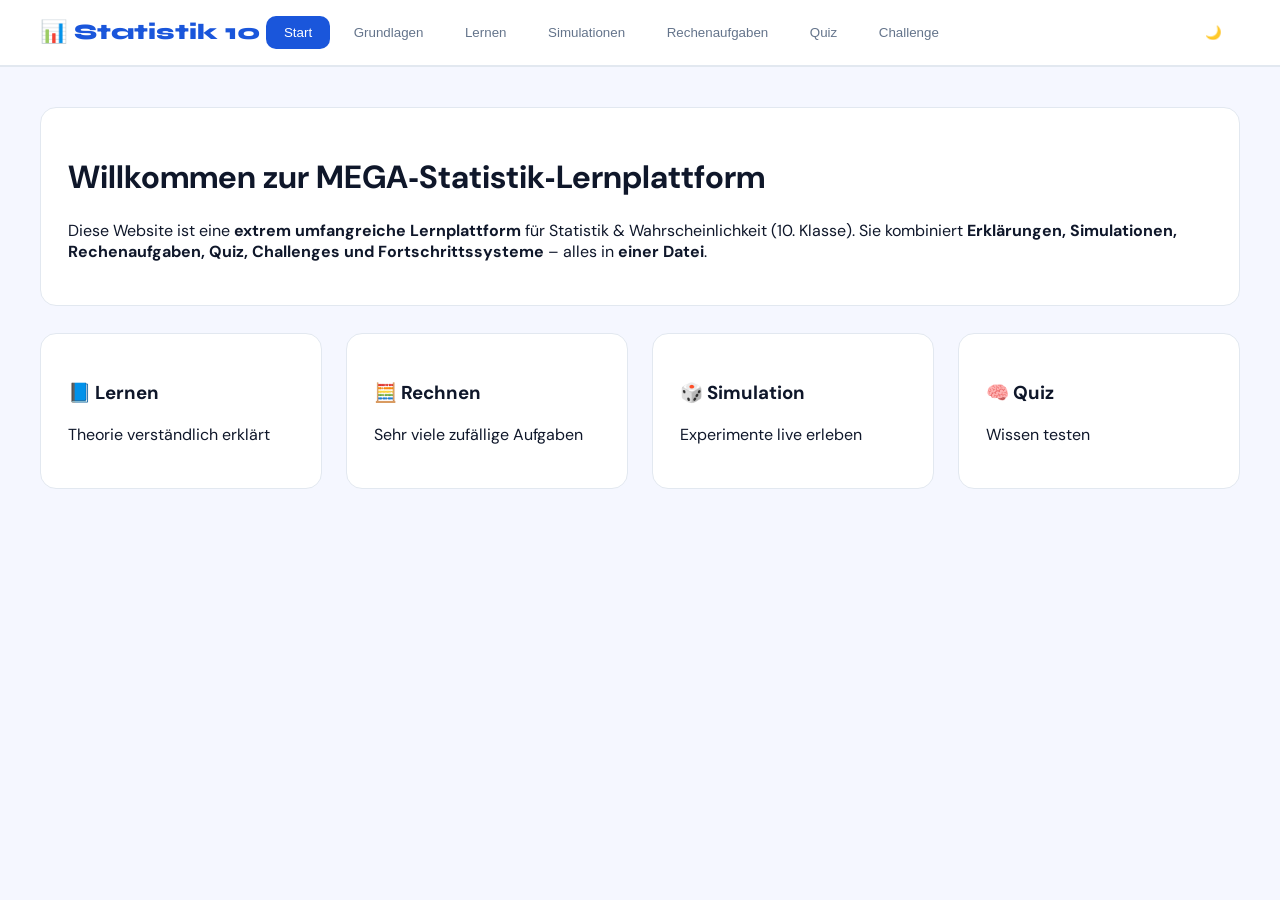
==== index.html @ 6bc55400 "Add files via upload" ====
<!DOCTYPE html>
<html lang="de">
<head>
<meta charset="UTF-8">
<meta name="viewport" content="width=device-width, initial-scale=1.0">
<title>Statistik 10 – MEGA Lernplattform</title>
<link rel="preconnect" href="https://fonts.googleapis.com">
<link rel="preconnect" href="https://fonts.gstatic.com" crossorigin>
<link href="https://fonts.googleapis.com/css2?family=Syne:wght@800&family=DM+Sans:wght@400;600&display=swap" rel="stylesheet" media="print" onload="this.media='all'">
<noscript><link href="https://fonts.googleapis.com/css2?family=Syne:wght@800&family=DM+Sans:wght@400;600&display=swap" rel="stylesheet"></noscript>
<link rel="stylesheet" href="style.css">
</head>
<body>
<header>
 <div class="nav">
  <div class="logo">📊 Statistik 10</div>
  <div class="nav-links">
   <button onclick="go('home')" class="active">Start</button>
   <button onclick="go('grundlagen')">Grundlagen</button>
   <button onclick="go('lernen')">Lernen</button>
   <button onclick="go('simulation')">Simulationen</button>
   <button onclick="go('rechnen')">Rechenaufgaben</button>
   <button onclick="go('quiz')">Quiz</button>
   <button onclick="go('challenge')">Challenge</button>
  </div>
  <div class="nav-right">
   <button onclick="document.body.classList.toggle('dark')" aria-label="Dark Mode">🌙</button>
   <button class="hamburger" onclick="toggleMenu()" aria-label="Menü"><span></span><span></span><span></span></button>
  </div>
 </div>
 <div class="mobile-menu" id="mobileMenu">
  <button onclick="goMobile('home')">🏠 Start</button>
  <button onclick="goMobile('grundlagen')">📖 Grundlagen</button>
  <button onclick="goMobile('lernen')">📘 Lernen</button>
  <button onclick="goMobile('simulation')">🎲 Simulationen</button>
  <button onclick="goMobile('rechnen')">🧮 Rechenaufgaben</button>
  <button onclick="goMobile('quiz')">🧠 Quiz</button>
  <button onclick="goMobile('challenge')">🔥 Challenge</button>
 </div>
</header>

<div id="home" class="page active">
 <div class="card">
  <h1>Willkommen zur MEGA‑Statistik‑Lernplattform</h1>
  <p>Diese Website ist eine <b>extrem umfangreiche Lernplattform</b> für Statistik & Wahrscheinlichkeit (10. Klasse).
     Sie kombiniert <b>Erklärungen, Simulationen, Rechenaufgaben, Quiz, Challenges und Fortschrittssysteme</b> – alles in <b>einer Datei</b>.</p>
 </div>
 <div class="grid">
  <div class="card card-link" onclick="go('lernen', this)"><h3>📘 Lernen</h3><p>Theorie verständlich erklärt</p></div>
  <div class="card card-link" onclick="go('rechnen', this)"><h3>🧮 Rechnen</h3><p>Sehr viele zufällige Aufgaben</p></div>
  <div class="card card-link" onclick="go('simulation', this)"><h3>🎲 Simulation</h3><p>Experimente live erleben</p></div>
  <div class="card card-link" onclick="go('quiz', this)"><h3>🧠 Quiz</h3><p>Wissen testen</p></div>
 </div>
</div>

<div id="grundlagen" class="page">
 <div class="card"><h2>Was ist Statistik?</h2><p>Statistik beschäftigt sich mit dem Sammeln, Ordnen, Darstellen und Auswerten von Daten.</p></div>
 <div class="card"><h2>Absolute & relative Häufigkeit</h2><p>Absolute Häufigkeit = Anzahl eines Ergebnisses<br>Relative Häufigkeit = Anteil an allen Versuchen</p></div>
</div>

<div id="lernen" class="page">
 <div class="card"><h2>Mittelwert‑Rechner</h2><input id="calcData" style="width:100%" placeholder="z.B. 2,3,1,4,2"><br><br><button class="btn" onclick="calcStats()">Berechnen</button><div id="calcOut"></div></div>
 <div class="card"><h2>Median‑Erklärung</h2><p>Der Median ist der mittlere Wert einer sortierten Datenreihe.</p></div>
</div>

<div id="simulation" class="page">
 <div class="card"><h2>🎲 Würfel‑Simulation (1000 Würfe)</h2><button class="btn" onclick="simDice()">Start</button><canvas id="dice" width="520" height="240" style="max-width:100%;display:block"></canvas></div>
 <div class="card"><h2>📈 Zufall & Gesetz der großen Zahlen</h2><p>Je mehr Versuche, desto näher an der theoretischen Wahrscheinlichkeit.</p></div>
</div>

<div id="rechnen" class="page">
 <div class="grid">
  <div class="card"><h3>Relative Häufigkeit</h3><p id="rq1"></p><input id="ra1" type="number" step="0.01"><br><button class="btn" onclick="checkR1()">Prüfen</button><div id="rf1"></div></div>
  <div class="card"><h3>Mittelwert</h3><p id="rq2"></p><input id="ra2" type="number" step="0.01"><br><button class="btn" onclick="checkR2()">Prüfen</button><div id="rf2"></div></div>
  <div class="card"><h3>Median</h3><p id="rq3"></p><input id="ra3" type="number" step="0.5"><br><button class="btn" onclick="checkR3()">Prüfen</button><div id="rf3"></div></div>
  <div class="card"><h3>Pfadregel</h3><p id="rq4"></p><input id="ra4" type="number" step="0.01"><br><button class="btn" onclick="checkR4()">Prüfen</button><div id="rf4"></div></div>
 </div>
 <button class="btn" onclick="newRechnen()">🔄 Neue Aufgaben</button>
</div>

<div id="quiz" class="page">
 <div class="card"><h2>Quiz</h2><p id="quizQ"></p><button class="btn" onclick="quizAns(true)">Richtig</button> <button class="btn alt" onclick="quizAns(false)">Falsch</button><p id="quizF"></p></div>
</div>

<div id="challenge" class="page">
 <div class="card">
  <h2>🔥 Klassenarbeits‑Challenge</h2>
  <p>10 Aufgaben – Zeit läuft – Punkte zählen.</p>

  <!-- Start-Screen -->
  <div id="ch-start">
   <button class="btn" onclick="startChallenge()">▶ Challenge starten</button>
  </div>

  <!-- Spiel-Screen -->
  <div id="ch-game" style="display:none">
   <div style="display:flex;justify-content:space-between;align-items:center;margin-bottom:.8rem">
    <span id="ch-aufg" style="font-weight:700;color:var(--muted)">Aufgabe 1 / 10</span>
    <span id="ch-timer" style="font-weight:700;font-size:1.3rem;color:var(--red)">⏱ 30s</span>
    <span id="ch-punkte" style="font-weight:700;color:var(--green)">Punkte: 0</span>
   </div>
   <div class="progress" style="margin-bottom:1.2rem"><div class="progress-bar" id="bar"></div></div>
   <p id="ch-frage" style="font-size:1.1rem;font-weight:600;margin-bottom:1rem"></p>
   <div id="ch-antworten" style="display:flex;flex-direction:column;gap:.6rem"></div>
   <p id="ch-feedback" style="margin-top:.8rem;font-weight:700;min-height:1.4rem"></p>
  </div>

  <!-- Ergebnis-Screen -->
  <div id="ch-result" style="display:none;text-align:center">
   <h3 id="ch-score-title"></h3>
   <p id="ch-score-text"></p>
   <button class="btn" onclick="startChallenge()">🔄 Nochmal</button>
  </div>
 </div>
</div>

<script>
// Cache DOM references once at startup
const $ = id => document.getElementById(id);
const pages = document.querySelectorAll('.page');
const navBtns = document.querySelectorAll('.nav-links button');

function go(id, cardEl) {
  pages.forEach(p => p.classList.remove('active'));
  navBtns.forEach(b => b.classList.remove('active'));
  $(id).classList.add('active');
  // Mark active nav button
  const match = [...navBtns].find(b => b.getAttribute('onclick') && b.getAttribute('onclick').includes("'" + id + "'"));
  if (match) match.classList.add('active');
  else if (event && event.target && event.target.closest('.nav-links')) event.target.classList.add('active');
}

function goMobile(id) {
  pages.forEach(p => p.classList.remove('active'));
  navBtns.forEach(b => b.classList.remove('active'));
  $(id).classList.add('active');
  const match = [...navBtns].find(b => b.getAttribute('onclick') && b.getAttribute('onclick').includes("'" + id + "'"));
  if (match) match.classList.add('active');
  $('mobileMenu').classList.remove('open');
  $('mobileMenu').previousElementSibling.querySelector('.hamburger').classList.remove('open');
}

function toggleMenu() {
  const menu = $('mobileMenu');
  const ham = menu.previousElementSibling.querySelector('.hamburger');
  menu.classList.toggle('open');
  ham.classList.toggle('open');
}

// Close menu on outside click
document.addEventListener('click', e => {
  const menu = $('mobileMenu');
  if (menu.classList.contains('open') && !e.target.closest('header')) {
    menu.classList.remove('open');
    menu.previousElementSibling.querySelector('.hamburger').classList.remove('open');
  }
});

// --- Lernen ---
function calcStats() {
  const a = $('calcData').value.split(',').map(Number).filter(n => !isNaN(n));
  if (!a.length) return;
  const m = (a.reduce((x, y) => x + y, 0) / a.length).toFixed(2);
  a.sort((x, y) => x - y);
  const half = a.length >> 1;
  const med = a.length & 1 ? a[half] : ((a[half - 1] + a[half]) / 2).toFixed(2);
  $('calcOut').innerHTML = `Mittelwert: <b>${m}</b><br>Median: <b>${med}</b>`;
}

// --- Simulation ---
function simDice() {
  const canvas = $('dice');
  const c = canvas.getContext('2d');
  const r = new Uint16Array(6);
  let i = 0;
  const t = setInterval(() => {
    r[Math.random() * 6 | 0]++;
    c.clearRect(0, 0, 520, 240);
    for (let j = 0; j < 6; j++) {
      const h = r[j] * 0.2;
      c.fillStyle = '#1a56db';
      c.fillRect(60 + j * 70, 220 - h, 50, h);
      c.fillText(j + 1, 85 + j * 70, 235);
    }
    if (++i >= 1000) clearInterval(t);
  }, 5);
}

// --- Rechnen ---
let rh, rn, rm, med, p;
const rnd = (a, b) => (Math.random() * (b - a + 1) | 0) + a;

function newRechnen() {
  rh = rnd(3, 40);
  rn = rnd(40, 200);
  $('rq1').textContent = `${rh} Erfolge bei ${rn} Versuchen. Berechne f.`;

  const a = Array.from({length: 7}, () => rnd(1, 50));
  rm = (a.reduce((x, y) => x + y, 0) / a.length).toFixed(2);
  $('rq2').textContent = `Mittelwert von: ${a.join(', ')}`;

  a.sort((x, y) => x - y);
  med = a.length & 1 ? a[3] : (a[2] + a[3]) / 2;
  $('rq3').textContent = `Median von: ${a.join(', ')}`;

  const x = rnd(2, 9), y = rnd(2, 9);
  p = ((x / 10) * (y / 10)).toFixed(2);
  $('rq4').textContent = `P(A)=${x}/10 und P(B|A)=${y}/10`;
}

function out(id, a, u) {
  const f = $(id);
  const ok = Math.abs(a - u) < 0.05;
  f.textContent = ok ? '✅ Richtig' : '❌ ' + a;
  f.className = 'feedback ' + (ok ? 'ok' : 'err');
}

function checkR1() { out('rf1', (rh / rn).toFixed(2), $('ra1').value); }
function checkR2() { out('rf2', rm, $('ra2').value); }
function checkR3() { out('rf3', med, $('ra3').value); }
function checkR4() { out('rf4', p, $('ra4').value); }

newRechnen();

// --- Quiz ---
const quiz = [
  {q: 'Die relative Häufigkeit liegt zwischen 0 und 1.', a: true},
  {q: 'Der Median ist immer der Durchschnitt.', a: false}
];
let qi = 0;
const quizQ = $('quizQ');
const quizF = $('quizF');

function quizAns(u) {
  quizF.textContent = u === quiz[qi].a ? '✅ Richtig' : '❌ Falsch';
  qi = (qi + 1) % quiz.length;
  quizQ.textContent = quiz[qi].q;
}
quizQ.textContent = quiz[0].q;

// --- Challenge ---
let chTimer, chSekunden, chIndex, chPunkte, chFragen;

function genChFragen() {
  const fragen = [];
  for (let i = 0; i < 10; i++) {
    const typ = i % 4;
    if (typ === 0) {
      const h = rnd(3,40), n = rnd(40,200);
      const richtig = (h/n).toFixed(2);
      const falsch1 = (h/n + 0.1).toFixed(2);
      const falsch2 = (n/h).toFixed(2);
      fragen.push({
        frage: `${h} Erfolge bei ${n} Versuchen. Wie groß ist die relative Häufigkeit?`,
        antworten: shuffle([richtig, falsch1, falsch2, (h/n - 0.05).toFixed(2)]),
        richtig
      });
    } else if (typ === 1) {
      const a = Array.from({length:5}, () => rnd(1,20));
      const richtig = (a.reduce((x,y)=>x+y,0)/a.length).toFixed(1);
      fragen.push({
        frage: `Mittelwert von: ${a.join(', ')}`,
        antworten: shuffle([richtig, (parseFloat(richtig)+1).toFixed(1), (parseFloat(richtig)-1).toFixed(1), (parseFloat(richtig)+2).toFixed(1)]),
        richtig
      });
    } else if (typ === 2) {
      const a = Array.from({length:5}, () => rnd(1,20)).sort((x,y)=>x-y);
      const richtig = String(a[2]);
      fragen.push({
        frage: `Median von: ${a.join(', ')}`,
        antworten: shuffle([richtig, String(a[1]), String(a[3]), String(a[0])]),
        richtig
      });
    } else {
      const x = rnd(2,8), y = rnd(2,8);
      const richtig = ((x/10)*(y/10)).toFixed(2);
      fragen.push({
        frage: `P(A)=${x}/10, P(B|A)=${y}/10 – Pfadwahrscheinlichkeit P(A∩B)?`,
        antworten: shuffle([richtig, ((x/10)+(y/10)).toFixed(2), (x/10).toFixed(2), (y/10).toFixed(2)]),
        richtig
      });
    }
  }
  return fragen;
}

function shuffle(arr) {
  for (let i = arr.length - 1; i > 0; i--) {
    const j = Math.random() * (i+1) | 0;
    [arr[i], arr[j]] = [arr[j], arr[i]];
  }
  return arr;
}

function startChallenge() {
  chIndex = 0; chPunkte = 0;
  chFragen = genChFragen();
  $('ch-start').style.display = 'none';
  $('ch-result').style.display = 'none';
  $('ch-game').style.display = 'block';
  zeigeChFrage();
}

function zeigeChFrage() {
  if (chIndex >= chFragen.length) { endChallenge(); return; }
  const f = chFragen[chIndex];
  $('ch-aufg').textContent = `Aufgabe ${chIndex+1} / ${chFragen.length}`;
  $('ch-punkte').textContent = `Punkte: ${chPunkte}`;
  $('bar').style.width = (chIndex / chFragen.length * 100) + '%';
  $('ch-frage').textContent = f.frage;
  $('ch-feedback').textContent = '';

  const cont = $('ch-antworten');
  cont.innerHTML = '';
  f.antworten.forEach(a => {
    const btn = document.createElement('button');
    btn.className = 'btn alt';
    btn.textContent = a;
    btn.onclick = () => waehleAntwort(a, btn);
    cont.appendChild(btn);
  });

  chSekunden = 30;
  $('ch-timer').textContent = `⏱ ${chSekunden}s`;
  clearInterval(chTimer);
  chTimer = setInterval(() => {
    chSekunden--;
    $('ch-timer').textContent = `⏱ ${chSekunden}s`;
    if (chSekunden <= 0) { clearInterval(chTimer); zeitAbgelaufen(); }
  }, 1000);
}

function waehleAntwort(antwort, btn) {
  clearInterval(chTimer);
  const richtig = chFragen[chIndex].richtig;
  const btns = $('ch-antworten').querySelectorAll('button');
  btns.forEach(b => {
    b.disabled = true;
    if (b.textContent === richtig) b.style.background = 'var(--green)';
  });
  if (antwort === richtig) {
    chPunkte += Math.max(1, chSekunden);
    $('ch-feedback').textContent = '✅ Richtig! +' + Math.max(1, chSekunden) + ' Punkte';
    $('ch-feedback').style.color = 'var(--green)';
  } else {
    btn.style.background = 'var(--red)';
    $('ch-feedback').textContent = '❌ Falsch! Richtig: ' + richtig;
    $('ch-feedback').style.color = 'var(--red)';
  }
  chIndex++;
  setTimeout(zeigeChFrage, 1200);
}

function zeitAbgelaufen() {
  const richtig = chFragen[chIndex].richtig;
  $('ch-antworten').querySelectorAll('button').forEach(b => {
    b.disabled = true;
    if (b.textContent === richtig) b.style.background = 'var(--green)';
  });
  $('ch-feedback').textContent = '⏰ Zeit! Richtig wäre: ' + richtig;
  $('ch-feedback').style.color = 'var(--yellow)';
  chIndex++;
  setTimeout(zeigeChFrage, 1400);
}

function endChallenge() {
  clearInterval(chTimer);
  $('ch-game').style.display = 'none';
  $('ch-result').style.display = 'block';
  $('bar').style.width = '100%';
  const max = chFragen.length * 30;
  const pct = Math.round(chPunkte / max * 100);
  const note = pct >= 87 ? '🏆 Sehr gut!' : pct >= 75 ? '👍 Gut!' : pct >= 50 ? '😐 Befriedigend' : '📚 Weiter üben!';
  $('ch-score-title').textContent = `${note} ${chPunkte} von max. ${max} Punkten`;
  $('ch-score-text').textContent = `Das entspricht ca. ${pct}% – ${pct >= 50 ? 'bestanden ✅' : 'nicht bestanden ❌'}`;
}
</script>
</body>
</html>
---- style.css ----
:root {
  --blue: #1a56db;
  --green: #0d9d58;
  --red: #dc2626;
  --yellow: #d97706;
  --bg: #f5f7ff;
  --surface: #fff;
  --border: #e2e8f0;
  --text: #0f172a;
  --muted: #64748b;
  --radius: 16px;
}

body {
  margin: 0;
  font-family: 'DM Sans', sans-serif;
  background: var(--bg);
  color: var(--text);
}

body.dark {
  --bg: #0f172a;
  --surface: #1e293b;
  --text: #e5e7eb;
  --border: #334155;
  --muted: #94a3b8;
}

header {
  background: var(--surface);
  border-bottom: 2px solid var(--border);
  position: sticky;
  top: 0;
  z-index: 10;
}

.nav {
  max-width: 1200px;
  margin: auto;
  display: flex;
  align-items: center;
  gap: 0.4rem;
  padding: 1rem;
  flex-wrap: wrap;
}

.logo {
  font-family: 'Syne', sans-serif;
  font-weight: 800;
  color: var(--blue);
  font-size: 22px;
}

.nav button {
  border: none;
  background: none;
  padding: 0.55rem 1.1rem;
  border-radius: 10px;
  cursor: pointer;
  color: var(--muted);
}

.nav button.active,
.nav button:hover {
  background: var(--blue);
  color: #fff;
}

.page {
  display: none;
  max-width: 1200px;
  margin: auto;
  padding: 2.5rem;
  animation: fade 0.35s;
}

.page.active {
  display: block;
}

@keyframes fade {
  from {
    opacity: 0;
    transform: translateY(14px);
  }
  to {
    opacity: 1;
  }
}

.card {
  background: var(--surface);
  border: 1.5px solid var(--border);
  border-radius: var(--radius);
  padding: 1.7rem;
  margin-bottom: 1.7rem;
  transition: 0.25s;
}

.card:hover {
  transform: translateY(-6px);
  box-shadow: 0 12px 30px rgba(0, 0, 0, 0.12);
}

.grid {
  display: grid;
  grid-template-columns: repeat(auto-fit, minmax(260px, 1fr));
  gap: 1.5rem;
}

.btn {
  background: var(--blue);
  color: #fff;
  border: none;
  border-radius: 10px;
  padding: 0.6rem 1.4rem;
  font-weight: 600;
  cursor: pointer;
}

.btn.alt {
  background: none;
  color: var(--blue);
  border: 2px solid var(--blue);
}

input,
select {
  padding: 0.55rem;
  border-radius: 8px;
  border: 1px solid var(--border);
}

.feedback.ok {
  color: var(--green);
  font-weight: 700;
}

.feedback.err {
  color: var(--red);
  font-weight: 700;
}

canvas {
  background: #fff;
  border-radius: 12px;
}

.progress {
  height: 10px;
  background: var(--border);
  border-radius: 6px;
  overflow: hidden;
  margin-top: 0.6rem;
}

.progress-bar {
  height: 100%;
  width: 0%;
  background: linear-gradient(90deg, var(--blue), var(--green));
  transition: 0.4s;
}

/* ── Kein horizontales Scrollen ── */
html, body {
  overflow-x: hidden;
  max-width: 100%;
}

canvas {
  max-width: 100%;
  height: auto;
  border-radius: 12px;
}

/* ════════════════════════════════════════
   TABLET  (≤ 900px)
════════════════════════════════════════ */
@media (max-width: 900px) {
  .page { padding: 1.6rem 1.2rem; }
  .grid { grid-template-columns: repeat(auto-fit, minmax(200px, 1fr)); gap: 1rem; }
  .card { padding: 1.2rem; margin-bottom: 1.1rem; }
  .nav  { gap: 0.3rem; padding: 0.7rem 0.9rem; }
  .logo { font-size: 19px; }
  .nav button { padding: 0.4rem 0.8rem; font-size: 0.875rem; }
}

/* ════════════════════════════════════════
   MOBIL  (≤ 600px)
════════════════════════════════════════ */
@media (max-width: 600px) {

  body { font-size: 14px; line-height: 1.5; }

  /* Nav scrollt horizontal, kein Umbruch */
  .nav {
    flex-wrap: nowrap;
    overflow-x: auto;
    overflow-y: hidden;
    -webkit-overflow-scrolling: touch;
    scrollbar-width: none;
    padding: 0 0.5rem;
    gap: 0.25rem;
    height: 52px;
    align-items: center;
  }
  .nav::-webkit-scrollbar { display: none; }

  .logo {
    font-size: 15px;
    flex-shrink: 0;
    padding-right: 0.5rem;
    border-right: 2px solid var(--border);
    margin-right: 0.2rem;
  }

  .nav button {
    flex-shrink: 0;
    padding: 0 0.85rem;
    height: 36px;
    font-size: 0.8rem;
    font-weight: 600;
    border-radius: 18px;
    white-space: nowrap;
    line-height: 1;
  }

  .page { padding: 1rem 0.85rem 2rem; }

  .card {
    padding: 1.1rem 1rem;
    margin-bottom: 0.85rem;
    border-radius: 14px;
    border-width: 1px;
  }
  .card:hover { transform: none; box-shadow: none; }

  h1 { font-size: 1.25rem; line-height: 1.25; margin-top: 0; }
  h2 { font-size: 1.05rem; line-height: 1.3;  margin-top: 0; }
  h3 { font-size: 0.95rem; margin-top: 0; }
  p  { font-size: 0.875rem; }

  .grid { grid-template-columns: 1fr; gap: 0.75rem; }

  .btn {
    display: block;
    width: 100%;
    padding: 0.8rem 1rem;
    font-size: 0.95rem;
    font-weight: 700;
    border-radius: 12px;
    min-height: 48px;
    box-sizing: border-box;
  }

  .btn.alt {
    display: block;
    width: 100%;
    min-height: 48px;
    padding: 0.8rem 1rem;
    font-size: 0.95rem;
    font-weight: 700;
    border-radius: 12px;
    box-sizing: border-box;
  }

  input, select {
    width: 100%;
    box-sizing: border-box;
    font-size: 0.95rem;
    min-height: 44px;
    padding: 0.6rem 0.8rem;
    border-radius: 10px;
    margin-bottom: 0.6rem;
  }

  #ch-game > div:first-child { flex-wrap: wrap; gap: 0.4rem; margin-bottom: 0.8rem; }
  #ch-aufg   { font-size: 0.78rem; }
  #ch-punkte { font-size: 0.85rem; }
  #ch-timer  { font-size: 1.1rem; font-weight: 800; }
  #ch-frage  { font-size: 0.95rem; line-height: 1.4; }

  canvas { display: block; width: 100% !important; height: auto !important; }

  .progress { height: 10px; border-radius: 8px; margin-bottom: 0.8rem; }
}

/* ════════════════════════════════════════
   NAV STRUKTUR
════════════════════════════════════════ */
.nav-links {
  display: flex;
  align-items: center;
  gap: 0.4rem;
  flex-wrap: wrap;
  flex: 1;
}

.nav-right {
  display: flex;
  align-items: center;
  gap: 0.3rem;
  margin-left: auto;
}

/* Hamburger: nur mobil sichtbar */
.hamburger {
  display: none;
  flex-direction: column;
  justify-content: center;
  align-items: center;
  width: 40px;
  height: 40px;
  border: none;
  background: none;
  cursor: pointer;
  padding: 0;
  border-radius: 8px;
  gap: 5px;
}

.hamburger span {
  display: block;
  width: 22px;
  height: 2px;
  background: var(--text);
  border-radius: 2px;
  transition: transform 0.25s, opacity 0.25s;
  transform-origin: center;
}

/* X-Animation beim Öffnen */
.hamburger.open span:nth-child(1) { transform: translateY(7px) rotate(45deg); }
.hamburger.open span:nth-child(2) { opacity: 0; }
.hamburger.open span:nth-child(3) { transform: translateY(-7px) rotate(-45deg); }

/* Dropdown Mobil-Menü */
.mobile-menu {
  display: none;
  flex-direction: column;
  background: var(--surface);
  border-top: 1px solid var(--border);
  padding: 0.5rem 0.75rem 0.75rem;
  gap: 0.3rem;
}

.mobile-menu.open {
  display: flex;
}

.mobile-menu button {
  width: 100%;
  text-align: left;
  border: none;
  background: none;
  padding: 0.75rem 1rem;
  border-radius: 10px;
  font-size: 0.95rem;
  font-weight: 600;
  color: var(--text);
  cursor: pointer;
  transition: background 0.15s;
}

.mobile-menu button:hover,
.mobile-menu button:active {
  background: var(--blue);
  color: #fff;
}

/* Klickbare Home-Cards */
.card-link {
  cursor: pointer;
  user-select: none;
}

.card-link:active {
  transform: scale(0.97);
}

/* ════════════════════════════════════════
   MOBIL: Hamburger einblenden, Nav ausblenden
════════════════════════════════════════ */
@media (max-width: 600px) {
  .nav-links { display: none; }
  .hamburger { display: flex; }

  .nav {
    justify-content: space-between;
    flex-wrap: nowrap;
    height: 52px;
    padding: 0 0.75rem;
    gap: 0;
  }

  .nav-right {
    margin-left: auto;
    gap: 0.2rem;
  }

  .logo {
    font-size: 15px;
    flex-shrink: 0;
  }
}
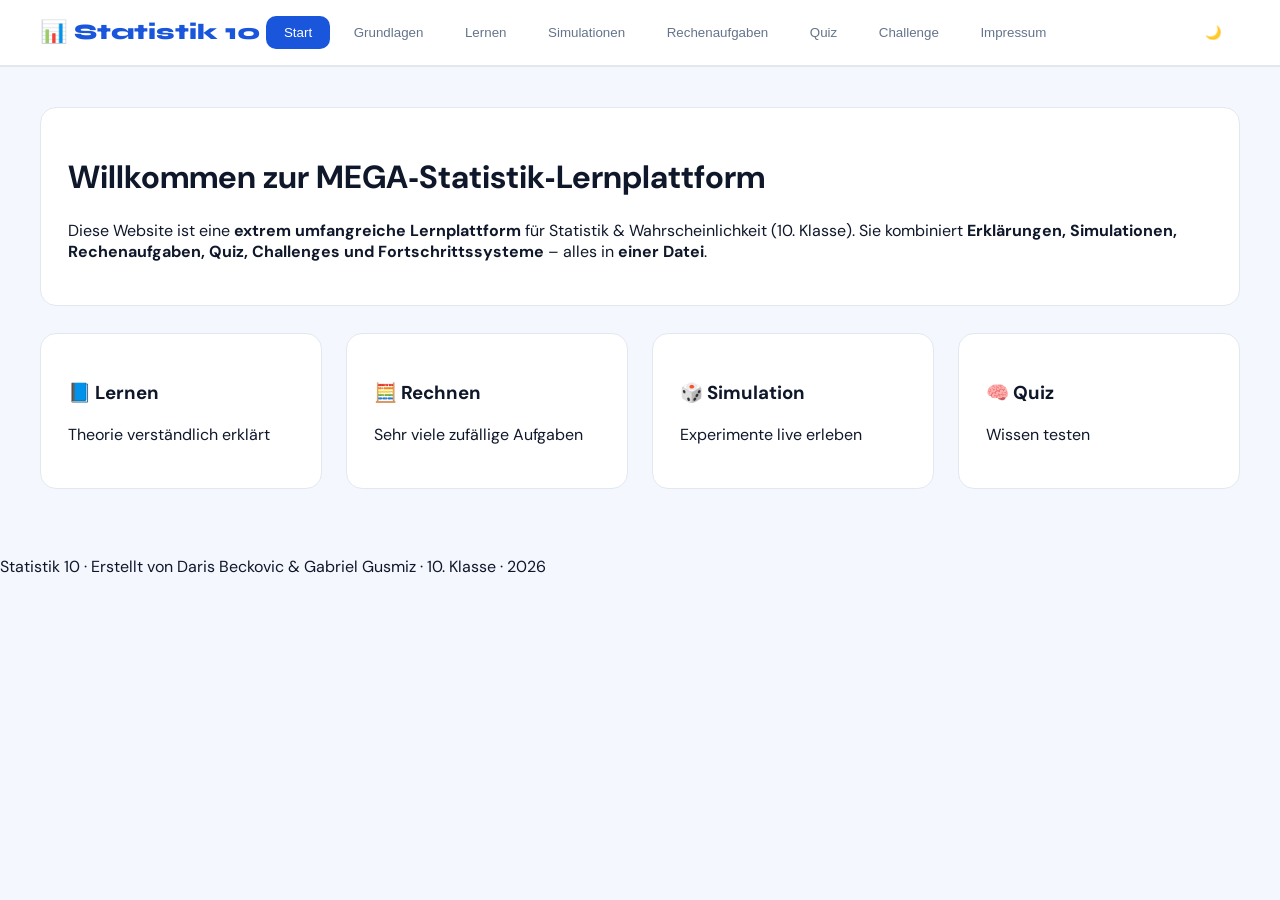
==== commit 62f94813: "Update index.html" ====
--- a/index.html
+++ b/index.html
@@ -22,6 +22,7 @@
    <button onclick="go('rechnen')">Rechenaufgaben</button>
    <button onclick="go('quiz')">Quiz</button>
    <button onclick="go('challenge')">Challenge</button>
+   <button onclick="go('imprint')">Impressum</button>
   </div>
   <div class="nav-right">
    <button onclick="document.body.classList.toggle('dark')" aria-label="Dark Mode">🌙</button>
@@ -36,6 +37,7 @@
   <button onclick="goMobile('rechnen')">🧮 Rechenaufgaben</button>
   <button onclick="goMobile('quiz')">🧠 Quiz</button>
   <button onclick="goMobile('challenge')">🔥 Challenge</button>
+  <button onclick="goMobile('imprint')">📄 Impressum</button>
  </div>
 </header>
 
@@ -113,6 +115,40 @@
   </div>
  </div>
 </div>
+
+<div id="imprint" class="page">
+  <div class="page-header">
+    <h1>Impressum</h1>
+    <p>Angaben gemäß Schulprojekt · 10. Klasse Mathematik</p>
+  </div>
+  <div class="imprint-card">
+    <h2>Erstellt von</h2>
+    <div class="imprint-row"><div class="imprint-label">Name</div><div class="imprint-val"><b>Daris Beckovic</b></div></div>
+    <div class="imprint-row"><div class="imprint-label">Name</div><div class="imprint-val"><b>Gabriel Gusmiz</b></div></div>
+    <div class="imprint-row"><div class="imprint-label">Klasse</div><div class="imprint-val">10. Klasse</div></div>
+    <div class="imprint-row"><div class="imprint-label">Fach</div><div class="imprint-val">Mathematik</div></div>
+    <div class="imprint-row"><div class="imprint-label">Aufgabe</div><div class="imprint-val">Lernwebsite zu den Themen Statistik und Wahrscheinlichkeit (Häufigkeit, Mittelwert, Median, Baumdiagramme, Pfadregeln)</div></div>
+  </div>
+  <div class="imprint-card">
+    <h2>KI-Quellenangabe (gemäß Arbeitsauftrag)</h2>
+    <div class="ki-block">
+      <div class="imprint-row"><div class="imprint-label">Name des KI-Tools</div><div class="imprint-val">Claude (<a href="http://claude.ai" target="_blank">claude.ai</a>) – Anthropic</div></div>
+      <div class="imprint-row"><div class="imprint-label">Version / Modell</div><div class="imprint-val">Claude Sonnet 4.6</div></div>
+      <div class="imprint-row"><div class="imprint-label">Datum der Nutzung</div><div class="imprint-val">16. April 2026</div></div>
+      <div class="imprint-row"><div class="imprint-label">Art der Nutzung</div><div class="imprint-val">Erstellung der gesamten Lernwebsite – Struktur, Erklärungen, Formeln, Beispiele, Baumdiagramme und Aufgabengenerator</div></div>
+      <div class="imprint-row"><div class="imprint-label">Prompt (Beispiel)</div><div class="imprint-val">„Erstelle eine Lernwebsite für die 10. Klasse über Statistik und Wahrscheinlichkeit mit Erklärungen zu Häufigkeit, Median, Mittelwert, Baumdiagrammen und Pfadregeln sowie zufällig generierten Übungsaufgaben."</div></div>
+    </div>
+  </div>
+  <div class="imprint-card">
+    <h2>Haftungsausschluss</h2>
+    <p style="font-size:15px;line-height:1.7;color:#334155">Diese Website wurde im Rahmen eines Schulprojektes der 10. Klasse erstellt. Die Inhalte wurden mithilfe von KI generiert und anschließend von den Autoren geprüft und angepasst. Für die vollständige inhaltliche Richtigkeit wird keine Gewähr übernommen. Lehrpersonen beachten bitte den entsprechenden Hinweis im Quellenverzeichnis.</p>
+    <p style="font-size:14px;color:var(--muted);margin-top:1rem">Bearbeitet durch Daris Beckovic &amp; Gabriel Gusmiz · Datum: 16.04.2026</p>
+  </div>
+</div>
+
+<footer>
+  Statistik 10 · Erstellt von Daris Beckovic &amp; Gabriel Gusmiz · 10. Klasse · 2026
+</footer>
 
 <script>
 // Cache DOM references once at startup
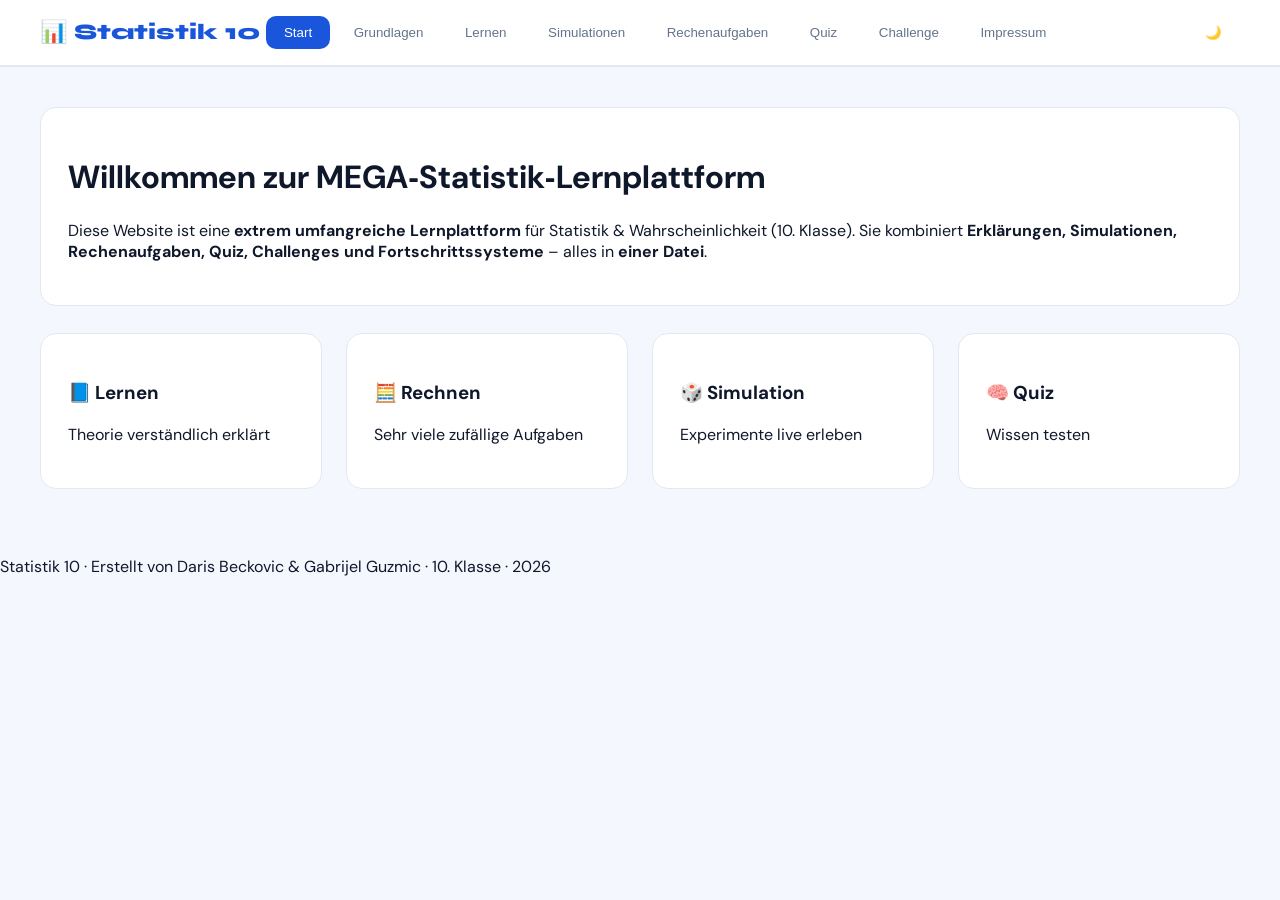
==== commit 5aa64264: "Change favicon from e.png to m.png" ====
--- a/index.html
+++ b/index.html
@@ -9,6 +9,7 @@
 <link href="https://fonts.googleapis.com/css2?family=Syne:wght@800&family=DM+Sans:wght@400;600&display=swap" rel="stylesheet" media="print" onload="this.media='all'">
 <noscript><link href="https://fonts.googleapis.com/css2?family=Syne:wght@800&family=DM+Sans:wght@400;600&display=swap" rel="stylesheet"></noscript>
 <link rel="stylesheet" href="style.css">
+<link rel="icon" type="image/png" href="m.png"/>
 </head>
 <body>
 <header>
@@ -124,7 +125,7 @@
   <div class="imprint-card">
     <h2>Erstellt von</h2>
     <div class="imprint-row"><div class="imprint-label">Name</div><div class="imprint-val"><b>Daris Beckovic</b></div></div>
-    <div class="imprint-row"><div class="imprint-label">Name</div><div class="imprint-val"><b>Gabriel Gusmiz</b></div></div>
+    <div class="imprint-row"><div class="imprint-label">Name</div><div class="imprint-val"><b>Gabriel Guzmic</b></div></div>
     <div class="imprint-row"><div class="imprint-label">Klasse</div><div class="imprint-val">10. Klasse</div></div>
     <div class="imprint-row"><div class="imprint-label">Fach</div><div class="imprint-val">Mathematik</div></div>
     <div class="imprint-row"><div class="imprint-label">Aufgabe</div><div class="imprint-val">Lernwebsite zu den Themen Statistik und Wahrscheinlichkeit (Häufigkeit, Mittelwert, Median, Baumdiagramme, Pfadregeln)</div></div>
@@ -142,12 +143,12 @@
   <div class="imprint-card">
     <h2>Haftungsausschluss</h2>
     <p style="font-size:15px;line-height:1.7;color:#334155">Diese Website wurde im Rahmen eines Schulprojektes der 10. Klasse erstellt. Die Inhalte wurden mithilfe von KI generiert und anschließend von den Autoren geprüft und angepasst. Für die vollständige inhaltliche Richtigkeit wird keine Gewähr übernommen. Lehrpersonen beachten bitte den entsprechenden Hinweis im Quellenverzeichnis.</p>
-    <p style="font-size:14px;color:var(--muted);margin-top:1rem">Bearbeitet durch Daris Beckovic &amp; Gabriel Gusmiz · Datum: 16.04.2026</p>
+    <p style="font-size:14px;color:var(--muted);margin-top:1rem">Bearbeitet durch Daris Beckovic &amp; Gabrijel Guzmic · Datum: 16.04.2026</p>
   </div>
 </div>
 
 <footer>
-  Statistik 10 · Erstellt von Daris Beckovic &amp; Gabriel Gusmiz · 10. Klasse · 2026
+  Statistik 10 · Erstellt von Daris Beckovic &amp; Gabrijel Guzmic · 10. Klasse · 2026
 </footer>
 
 <script>
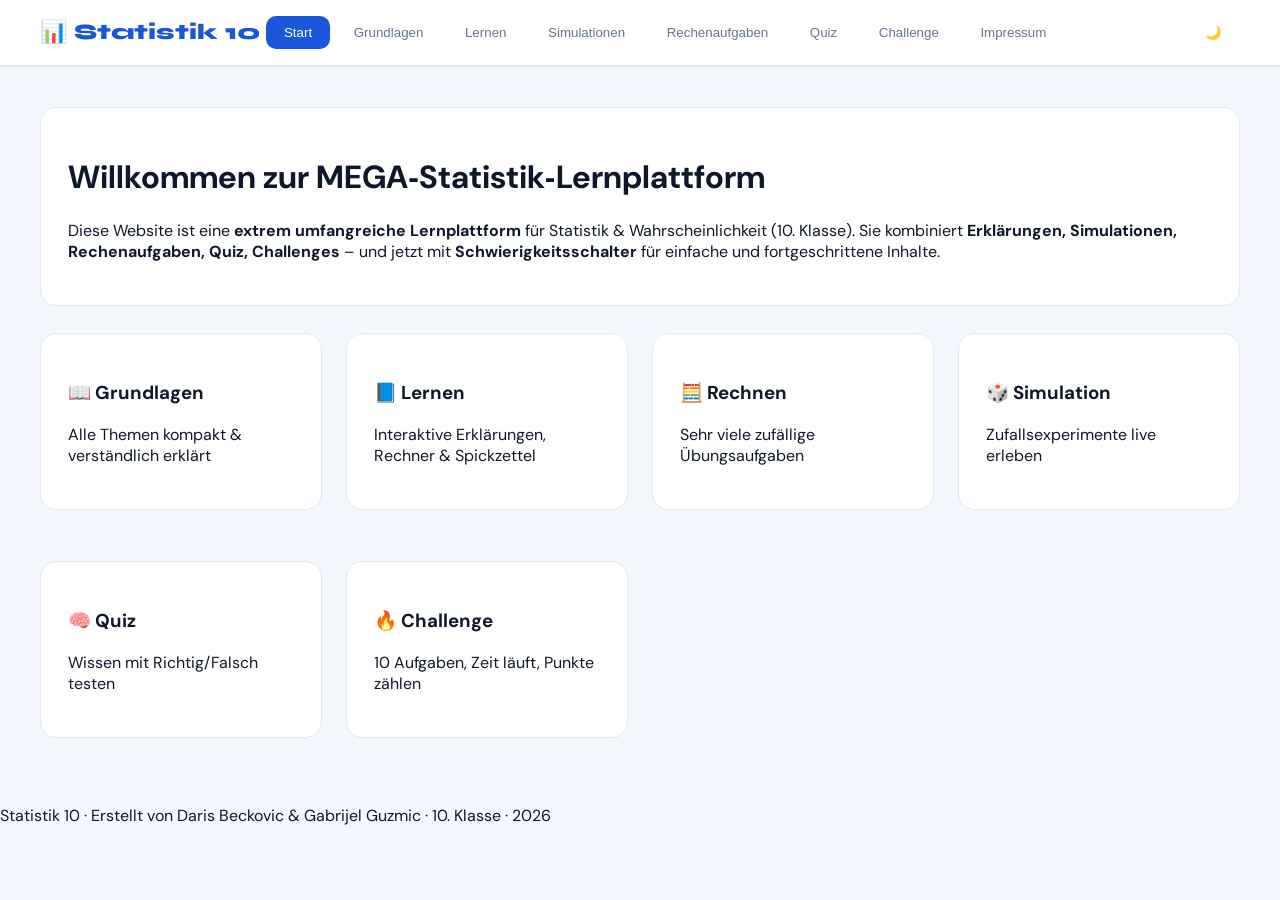
==== commit 19292f34: "Update index.html" ====
--- a/index.html
+++ b/index.html
@@ -10,6 +10,145 @@
 <noscript><link href="https://fonts.googleapis.com/css2?family=Syne:wght@800&family=DM+Sans:wght@400;600&display=swap" rel="stylesheet"></noscript>
 <link rel="stylesheet" href="style.css">
 <link rel="icon" type="image/png" href="m.png"/>
+<style>
+/* ── Schwierigkeits-Toggle ── */
+.level-toggle {
+  display: flex;
+  align-items: center;
+  gap: .6rem;
+  background: var(--surface);
+  border: 1.5px solid var(--border);
+  border-radius: 50px;
+  padding: .35rem .5rem;
+  width: fit-content;
+  margin-bottom: 1.8rem;
+  position: sticky;
+  top: 68px;
+  z-index: 9;
+  box-shadow: 0 2px 12px rgba(0,0,0,.08);
+}
+.level-toggle span { font-size: .82rem; font-weight: 600; color: var(--muted); padding: 0 .3rem; }
+.toggle-btn {
+  border: none; cursor: pointer; border-radius: 30px;
+  padding: .38rem 1.1rem; font-size: .83rem; font-weight: 700;
+  transition: all .22s; background: none; color: var(--muted);
+}
+.toggle-btn.on { background: var(--blue); color: #fff; }
+
+/* Inhalt-Sichtbarkeit */
+.easy-only   { display: block; }
+.adv-only    { display: none; }
+body.adv .easy-only { display: none; }
+body.adv .adv-only  { display: block; }
+
+/* ── Erklär-Boxen ── */
+.explain-box {
+  border-radius: 12px; padding: 1.1rem 1.3rem; margin: .8rem 0;
+  font-size: .93rem; line-height: 1.7;
+}
+.explain-easy  { background: #efffef; border-left: 4px solid var(--green); }
+.explain-adv   { background: #eef3ff; border-left: 4px solid var(--blue); }
+.explain-warn  { background: #fffbea; border-left: 4px solid var(--yellow); }
+.explain-box strong { display: block; margin-bottom: .4rem; font-size: .78rem;
+  text-transform: uppercase; letter-spacing: .06em; opacity: .65; }
+
+/* ── Formel-Block ── */
+.formula-block {
+  background: #0f172a; color: #e2e8f0;
+  border-radius: 10px; padding: 1rem 1.3rem; margin: .9rem 0;
+  font-family: 'Courier New', monospace; font-size: 1.05rem;
+  border-left: 4px solid var(--blue);
+}
+.formula-block .f-label { font-size: .77rem; color: #94a3b8; margin-bottom: .4rem; font-family: 'DM Sans', sans-serif; }
+.formula-block .f-main  { color: #7dd3fc; font-size: 1.15rem; font-weight: 700; margin-bottom: .3rem; }
+.formula-block .f-note  { font-size: .8rem; color: #94a3b8; font-family: 'DM Sans', sans-serif; margin-top: .4rem; }
+
+/* ── Beispiel-Block ── */
+.example-block {
+  background: var(--surface); border: 1.5px dashed var(--border);
+  border-radius: 12px; padding: 1.1rem 1.3rem; margin: .8rem 0;
+}
+.example-block .ex-head { font-weight: 700; color: var(--blue); margin-bottom: .6rem; font-size: .88rem; }
+.example-block .ex-step { display: flex; gap: .7rem; margin-bottom: .5rem; font-size: .9rem; align-items: flex-start; }
+.ex-num { background: var(--blue); color: #fff; border-radius: 50%; width: 22px; height: 22px;
+  display: flex; align-items: center; justify-content: center; font-size: .75rem; font-weight: 700; flex-shrink: 0; margin-top: .05rem; }
+.ex-text { flex: 1; line-height: 1.6; }
+
+/* ── Merkkarte ── */
+.merkkarte {
+  background: linear-gradient(135deg, #1a56db 0%, #0d9d58 100%);
+  color: #fff; border-radius: 14px; padding: 1.2rem 1.5rem; margin: 1rem 0;
+}
+.merkkarte h4 { margin: 0 0 .5rem; font-size: .85rem; opacity: .85; }
+.merkkarte p  { margin: 0; font-size: .95rem; line-height: 1.55; }
+
+/* ── Themen-Tabs innerhalb Lernen ── */
+.learn-tabs { display: flex; gap: .4rem; flex-wrap: wrap; margin-bottom: 1.5rem; }
+.learn-tab {
+  border: 1.5px solid var(--border); background: var(--surface);
+  border-radius: 20px; padding: .38rem 1rem; font-size: .85rem;
+  font-weight: 600; cursor: pointer; color: var(--muted); transition: .2s;
+}
+.learn-tab.active, .learn-tab:hover { background: var(--blue); color: #fff; border-color: var(--blue); }
+
+/* ── Lern-Abschnitt ── */
+.learn-section { display: none; }
+.learn-section.active { display: block; }
+
+/* ── Tabelle ── */
+.data-table { width: 100%; border-collapse: collapse; margin: .8rem 0; }
+.data-table th { background: var(--blue); color: #fff; padding: .5rem .8rem; text-align: center; font-size: .85rem; }
+.data-table td { padding: .45rem .8rem; text-align: center; border-bottom: 1px solid var(--border); font-size: .88rem; }
+.data-table tr:last-child td { border-bottom: none; }
+.data-table tr:nth-child(even) td { background: color-mix(in srgb, var(--bg) 60%, var(--surface)); }
+
+/* ── Baum-Visualisierung ── */
+.tree-svg { width: 100%; max-width: 520px; display: block; margin: .5rem auto; }
+
+/* ── Mini-Quiz innerhalb Lernen ── */
+.mini-quiz { background: var(--surface); border: 1.5px solid var(--border); border-radius: 14px; padding: 1.2rem; margin: 1rem 0; }
+.mini-quiz p { font-weight: 600; margin-bottom: .9rem; }
+.mq-opts { display: flex; flex-direction: column; gap: .4rem; }
+.mq-btn { border: 1.5px solid var(--border); background: var(--surface); border-radius: 8px;
+  padding: .55rem 1rem; text-align: left; cursor: pointer; font-size: .9rem; transition: .18s; }
+.mq-btn:hover { border-color: var(--blue); background: #eef3ff; }
+.mq-btn.correct  { background: #d1fae5; border-color: var(--green); color: #064e3b; }
+.mq-btn.wrong    { background: #fee2e2; border-color: var(--red);   color: #7f1d1d; }
+.mq-feedback     { margin-top: .7rem; font-weight: 700; min-height: 1.2rem; font-size: .9rem; }
+
+/* ── Rechner-Box ── */
+.calc-box { background: var(--surface); border: 1.5px solid var(--border); border-radius: 14px; padding: 1.3rem; }
+.calc-box h3 { margin-top: 0; font-size: 1rem; margin-bottom: 1rem; }
+.calc-input { display: flex; gap: .6rem; flex-wrap: wrap; margin-bottom: .8rem; align-items: center; }
+.calc-input input { flex: 1; min-width: 180px; }
+.calc-result { background: var(--bg); border-radius: 10px; padding: 1rem; margin-top: .8rem; font-size: .92rem; line-height: 1.8; display: none; }
+.calc-result.show { display: block; }
+.res-val { font-weight: 700; color: var(--blue); font-size: 1.1rem; }
+
+/* ── Schritt-Anzeige ── */
+.steps-box { margin: .8rem 0; }
+.step-item { display: flex; gap: .8rem; margin-bottom: .7rem; align-items: flex-start; }
+.step-badge { background: var(--blue); color: #fff; border-radius: 8px; width: 28px; height: 28px;
+  display: flex; align-items: center; justify-content: center; font-weight: 700; font-size: .85rem; flex-shrink: 0; }
+.step-body { flex: 1; line-height: 1.6; font-size: .9rem; padding-top: .1rem; }
+
+/* ── Spickzettel ── */
+.cheatsheet { display: grid; grid-template-columns: repeat(auto-fit, minmax(220px, 1fr)); gap: 1rem; }
+.cheat-item { background: var(--surface); border: 1.5px solid var(--border); border-radius: 12px; padding: 1rem; }
+.cheat-item h4 { margin: 0 0 .5rem; color: var(--blue); font-size: .9rem; }
+.cheat-formula { font-family: 'Courier New', monospace; font-size: .95rem; background: var(--bg); border-radius: 6px;
+  padding: .3rem .6rem; display: inline-block; margin: .3rem 0; color: #0f172a; }
+.cheat-desc { font-size: .8rem; color: var(--muted); margin-top: .3rem; line-height: 1.5; }
+
+/* ── Responsiv für neue Elemente ── */
+@media (max-width: 600px) {
+  .level-toggle { top: 56px; padding: .28rem .4rem; margin-bottom: 1.2rem; }
+  .toggle-btn   { padding: .3rem .8rem; font-size: .78rem; }
+  .learn-tabs   { gap: .3rem; }
+  .learn-tab    { font-size: .78rem; padding: .3rem .75rem; }
+  .cheatsheet   { grid-template-columns: 1fr; }
+}
+</style>
 </head>
 <body>
 <header>
@@ -42,60 +181,684 @@
  </div>
 </header>
 
+<!-- ══════════════════ HOME ══════════════════ -->
 <div id="home" class="page active">
  <div class="card">
   <h1>Willkommen zur MEGA‑Statistik‑Lernplattform</h1>
   <p>Diese Website ist eine <b>extrem umfangreiche Lernplattform</b> für Statistik & Wahrscheinlichkeit (10. Klasse).
-     Sie kombiniert <b>Erklärungen, Simulationen, Rechenaufgaben, Quiz, Challenges und Fortschrittssysteme</b> – alles in <b>einer Datei</b>.</p>
+     Sie kombiniert <b>Erklärungen, Simulationen, Rechenaufgaben, Quiz, Challenges</b> – und jetzt mit <b>Schwierigkeitsschalter</b> für einfache und fortgeschrittene Inhalte.</p>
  </div>
  <div class="grid">
-  <div class="card card-link" onclick="go('lernen', this)"><h3>📘 Lernen</h3><p>Theorie verständlich erklärt</p></div>
-  <div class="card card-link" onclick="go('rechnen', this)"><h3>🧮 Rechnen</h3><p>Sehr viele zufällige Aufgaben</p></div>
-  <div class="card card-link" onclick="go('simulation', this)"><h3>🎲 Simulation</h3><p>Experimente live erleben</p></div>
-  <div class="card card-link" onclick="go('quiz', this)"><h3>🧠 Quiz</h3><p>Wissen testen</p></div>
+  <div class="card card-link" onclick="go('grundlagen')"><h3>📖 Grundlagen</h3><p>Alle Themen kompakt & verständlich erklärt</p></div>
+  <div class="card card-link" onclick="go('lernen')"><h3>📘 Lernen</h3><p>Interaktive Erklärungen, Rechner & Spickzettel</p></div>
+  <div class="card card-link" onclick="go('rechnen')"><h3>🧮 Rechnen</h3><p>Sehr viele zufällige Übungsaufgaben</p></div>
+  <div class="card card-link" onclick="go('simulation')"><h3>🎲 Simulation</h3><p>Zufallsexperimente live erleben</p></div>
+  <div class="card card-link" onclick="go('quiz')"><h3>🧠 Quiz</h3><p>Wissen mit Richtig/Falsch testen</p></div>
+  <div class="card card-link" onclick="go('challenge')"><h3>🔥 Challenge</h3><p>10 Aufgaben, Zeit läuft, Punkte zählen</p></div>
  </div>
 </div>
 
+<!-- ══════════════════ GRUNDLAGEN ══════════════════ -->
 <div id="grundlagen" class="page">
- <div class="card"><h2>Was ist Statistik?</h2><p>Statistik beschäftigt sich mit dem Sammeln, Ordnen, Darstellen und Auswerten von Daten.</p></div>
- <div class="card"><h2>Absolute & relative Häufigkeit</h2><p>Absolute Häufigkeit = Anzahl eines Ergebnisses<br>Relative Häufigkeit = Anteil an allen Versuchen</p></div>
+
+ <!-- Schwierigkeits-Toggle -->
+ <div class="level-toggle">
+  <span>Niveau:</span>
+  <button class="toggle-btn on"  id="gl-easy" onclick="setLevel('easy','gl')">🟢 Einfach</button>
+  <button class="toggle-btn off" id="gl-adv"  onclick="setLevel('adv','gl')">🔵 Fortgeschritten</button>
+ </div>
+
+ <!-- 1. Was ist Statistik -->
+ <div class="card">
+  <h2>📊 Was ist Statistik?</h2>
+  <div class="explain-box explain-easy easy-only">
+   <strong>🟢 Einfache Erklärung</strong>
+   Statistik ist die Kunst, aus vielen Zahlen eine Geschichte zu erzählen. Du sammelst Daten (z. B. Noten der Klasse), ordnest sie und findest heraus, was typisch oder besonders ist — ganz wie ein Detektiv für Zahlen.
+  </div>
+  <div class="explain-box explain-adv adv-only">
+   <strong>🔵 Fachliche Definition</strong>
+   Statistik ist die Wissenschaft der systematischen <b>Erhebung, Aufbereitung, Analyse und Interpretation</b> quantitativer Daten. Ziel ist es, aus einer Stichprobe gesicherte Aussagen über eine Grundgesamtheit zu treffen.
+  </div>
+  <p><b>Schritte statistischer Arbeit:</b></p>
+  <div class="steps-box">
+   <div class="step-item"><div class="step-badge">1</div><div class="step-body"><b>Erheben</b> – Daten sammeln (Umfrage, Messung, Beobachtung)</div></div>
+   <div class="step-item"><div class="step-badge">2</div><div class="step-body"><b>Ordnen</b> – Urliste → Häufigkeitstabelle → sortierte Liste</div></div>
+   <div class="step-item"><div class="step-badge">3</div><div class="step-body"><b>Darstellen</b> – Balkendiagramm, Kreisdiagramm, Boxplot</div></div>
+   <div class="step-item"><div class="step-badge">4</div><div class="step-body"><b>Auswerten</b> – Mittelwert, Median, Streuung berechnen</div></div>
+   <div class="step-item"><div class="step-badge">5</div><div class="step-body"><b>Interpretieren</b> – Was bedeutet das Ergebnis?</div></div>
+  </div>
+ </div>
+
+ <!-- 2. Urliste & Häufigkeitstabelle -->
+ <div class="card">
+  <h2>📋 Urliste & Häufigkeitstabelle</h2>
+  <div class="explain-box explain-easy easy-only">
+   <strong>🟢 Einfach</strong>
+   Die <b>Urliste</b> ist einfach die rohe Liste, wie die Daten reinkommen — ungeordnet und durcheinander. Die <b>Häufigkeitstabelle</b> zählt dann, wie oft jeder Wert vorkommt.
+  </div>
+  <div class="explain-box explain-adv adv-only">
+   <strong>🔵 Fachlich</strong>
+   Die Urliste (Rohdatenmenge) enthält alle erhobenen Merkmalswerte in Erhebungsreihenfolge. Durch Auszählen entsteht die Häufigkeitstabelle mit absoluten und relativen Häufigkeiten.
+  </div>
+  <div class="example-block">
+   <div class="ex-head">📌 Beispiel: Schuhgrößen einer Schulklasse (25 Schüler)</div>
+   <p style="font-size:.88rem;color:var(--muted);margin:.3rem 0 .8rem"><i>Urliste (ungeordnet):</i> 38, 40, 39, 42, 38, 41, 40, 38, 43, 40, 39, 38, 41, 42, 40, 39, 38, 41, 40, 42, 38, 39, 41, 40, 43</p>
+   <div style="overflow-x:auto">
+   <table class="data-table">
+    <thead><tr><th>Schuhgröße</th><th>Strichliste</th><th>Abs. Häufigkeit h</th><th>Rel. Häufigkeit hᵣ</th><th>In %</th></tr></thead>
+    <tbody>
+     <tr><td>38</td><td>|||| |</td><td>6</td><td>0,24</td><td>24 %</td></tr>
+     <tr><td>39</td><td>||||</td><td>4</td><td>0,16</td><td>16 %</td></tr>
+     <tr><td>40</td><td>|||| ||</td><td>7</td><td>0,28</td><td>28 %</td></tr>
+     <tr><td>41</td><td>||||</td><td>4</td><td>0,16</td><td>16 %</td></tr>
+     <tr><td>42</td><td>|||</td><td>3</td><td>0,12</td><td>12 %</td></tr>
+     <tr><td>43</td><td>||</td><td>2</td><td>0,08</td><td>8 %</td></tr>
+     <tr><td><b>Gesamt</b></td><td></td><td><b>25</b></td><td><b>1,00</b></td><td><b>100 %</b></td></tr>
+    </tbody>
+   </table>
+   </div>
+  </div>
+  <div class="merkkarte">
+   <h4>⭐ Merke</h4>
+   <p>Die Summe aller absoluten Häufigkeiten = n (Gesamtanzahl). Die Summe aller relativen Häufigkeiten = 1 (= 100 %). Immer!</p>
+  </div>
+ </div>
+
+ <!-- 3. Absolute & Relative Häufigkeit -->
+ <div class="card">
+  <h2>📐 Absolute & Relative Häufigkeit</h2>
+  <div class="explain-box explain-easy easy-only">
+   <strong>🟢 Einfach erklärt</strong>
+   <b>Absolute Häufigkeit</b> = einfach zählen, wie oft etwas vorkommt.<br>
+   <b>Relative Häufigkeit</b> = welcher Anteil (Bruchteil) ist das von allen? Z. B. 6 von 25 → 6 ÷ 25 = 0,24 = 24 %.
+  </div>
+  <div class="explain-box explain-adv adv-only">
+   <strong>🔵 Fachlich</strong>
+   <b>Absolute Häufigkeit</b> H(x): Anzahl des Auftretens des Merkmalswerts x in der Stichprobe.<br>
+   <b>Relative Häufigkeit</b> h(x) = H(x) / n, wobei n die Stichprobengröße ist. Es gilt stets: 0 ≤ h(x) ≤ 1 und Σh(xᵢ) = 1.
+  </div>
+  <div class="formula-block adv-only">
+   <div class="f-label">Formel: Relative Häufigkeit</div>
+   <div class="f-main">hᵣ(A) = H(A) / n</div>
+   <div class="f-note">H(A) = absolute Häufigkeit von Ereignis A &nbsp;|&nbsp; n = Gesamtanzahl der Versuche</div>
+  </div>
+  <div class="example-block">
+   <div class="ex-head">📌 Aufgabe: Bei 200 Versuchen tritt Ereignis A genau 50 Mal auf.</div>
+   <div class="ex-step"><div class="ex-num">1</div><div class="ex-text">Absolute Häufigkeit H(A) = <b>50</b></div></div>
+   <div class="ex-step"><div class="ex-num">2</div><div class="ex-text">Relative Häufigkeit hᵣ(A) = 50 ÷ 200 = <b>0,25</b></div></div>
+   <div class="ex-step"><div class="ex-num">3</div><div class="ex-text">In Prozent: 0,25 × 100 = <b>25 %</b></div></div>
+  </div>
+  <div class="explain-box explain-warn easy-only">
+   <strong>⚠️ Häufiger Fehler</strong>
+   Viele teilen falsch herum! Merke: <b>Ereignis geteilt durch Gesamt</b> — nicht umgekehrt. 50 ÷ 200 = 0,25 ✅ &nbsp; 200 ÷ 50 = 4 ❌
+  </div>
+ </div>
+
+ <!-- 4. Mittelwert -->
+ <div class="card">
+  <h2>➕ Mittelwert (Arithmetisches Mittel)</h2>
+  <div class="explain-box explain-easy easy-only">
+   <strong>🟢 Was ist das?</strong>
+   Der Mittelwert ist der faire "Teiler". Stell dir vor, alle Schüler legen ihre Taschengeld-Euros zusammen in einen Topf und verteilen es gleichmäßig. Was jeder bekommt, ist der Mittelwert.
+  </div>
+  <div class="explain-box explain-adv adv-only">
+   <strong>🔵 Fachlich</strong>
+   Das arithmetische Mittel x̄ ist das Maß der zentralen Tendenz, das durch Addition aller Werte und Division durch ihre Anzahl berechnet wird. Es reagiert empfindlich auf Ausreißer.
+  </div>
+  <div class="formula-block">
+   <div class="f-label">Formel: Arithmetisches Mittel</div>
+   <div class="f-main">x̄ = (x₁ + x₂ + ... + xₙ) / n</div>
+   <div class="f-note">Alle Werte addieren, dann durch die Anzahl n teilen.</div>
+  </div>
+  <div class="example-block">
+   <div class="ex-head">📌 Beispiel: Noten in einem Test → 2, 3, 1, 4, 2, 3, 1</div>
+   <div class="ex-step"><div class="ex-num">1</div><div class="ex-text">Alle addieren: 2+3+1+4+2+3+1 = <b>16</b></div></div>
+   <div class="ex-step"><div class="ex-num">2</div><div class="ex-text">Durch Anzahl n = 7 teilen: 16 ÷ 7 ≈ <b>2,29</b></div></div>
+   <div class="ex-step"><div class="ex-num">3</div><div class="ex-text">Der Mittelwert beträgt <b>x̄ ≈ 2,29</b></div></div>
+  </div>
+  <div class="explain-box explain-adv adv-only">
+   <strong>🔵 Problem mit Ausreißern</strong>
+   Datensatz: 10, 11, 12, 9, 11, 100 → Mittelwert = 153/6 = 25,5. Dieser Wert ist wegen des Ausreißers 100 kaum repräsentativ. In solchen Fällen ist der Median besser geeignet.
+  </div>
+ </div>
+
+ <!-- 5. Median -->
+ <div class="card">
+  <h2>📏 Median (Zentralwert)</h2>
+  <div class="explain-box explain-easy easy-only">
+   <strong>🟢 Was ist das?</strong>
+   Stell dir vor, alle stellen sich nach Körpergröße in einer Reihe auf. Der Median ist die Person genau in der Mitte. Die Hälfte der Leute ist kleiner, die andere Hälfte größer.
+  </div>
+  <div class="explain-box explain-adv adv-only">
+   <strong>🔵 Fachlich</strong>
+   Der Median ist der Wert, der eine geordnete Datenmenge in zwei gleich große Hälften teilt. Er ist robuster gegenüber Ausreißern als das arithmetische Mittel.
+  </div>
+  <div class="formula-block">
+   <div class="f-label">Formel: Median</div>
+   <div class="f-main">n ungerade: Median = x₍ₙ₊₁₎/₂</div>
+   <div class="f-main" style="margin-top:.4rem">n gerade: Median = (xₙ/₂ + x₍ₙ/₂₎₊₁) / 2</div>
+   <div class="f-note">Zuerst sortieren! Dann den mittleren Wert ablesen (oder bei gerader Anzahl zwei Mittlere mitteln).</div>
+  </div>
+  <div class="example-block">
+   <div class="ex-head">📌 Beispiel 1 – ungerade Anzahl (n = 7): 3, 7, 1, 9, 4, 6, 2</div>
+   <div class="ex-step"><div class="ex-num">1</div><div class="ex-text">Sortieren: <b>1, 2, 3, 4, 6, 7, 9</b></div></div>
+   <div class="ex-step"><div class="ex-num">2</div><div class="ex-text">Position: (7+1)/2 = 4 → der 4. Wert</div></div>
+   <div class="ex-step"><div class="ex-num">3</div><div class="ex-text">Median = <b>4</b> ✅</div></div>
+  </div>
+  <div class="example-block">
+   <div class="ex-head">📌 Beispiel 2 – gerade Anzahl (n = 6): 5, 2, 8, 1, 9, 4</div>
+   <div class="ex-step"><div class="ex-num">1</div><div class="ex-text">Sortieren: <b>1, 2, 4, 5, 8, 9</b></div></div>
+   <div class="ex-step"><div class="ex-num">2</div><div class="ex-text">Die zwei mittleren (Pos. 3 & 4): 4 und 5</div></div>
+   <div class="ex-step"><div class="ex-num">3</div><div class="ex-text">Median = (4 + 5) / 2 = <b>4,5</b> ✅</div></div>
+  </div>
+  <div class="merkkarte">
+   <h4>⭐ Mittelwert vs. Median</h4>
+   <p>Mittelwert: gut wenn keine extremen Ausreißer vorhanden. Median: besser bei Ausreißern (z. B. Gehälter, Immobilienpreise).</p>
+  </div>
+ </div>
+
+ <!-- 6. Modus & Spannweite -->
+ <div class="card">
+  <h2>🎯 Modus & Spannweite</h2>
+  <div class="explain-box explain-easy easy-only">
+   <strong>🟢 Modus einfach</strong>
+   Der <b>Modus</b> ist der beliebteste Wert — der Wert, der am häufigsten vorkommt. Wie der Lieblingssong in einer Playlist.<br><br>
+   Die <b>Spannweite</b> zeigt, wie weit die Daten auseinander liegen: einfach größten Wert minus kleinsten Wert.
+  </div>
+  <div class="explain-box explain-adv adv-only">
+   <strong>🔵 Fachlich</strong>
+   <b>Modus (Modalwert)</b>: Der am häufigsten auftretende Wert. Ein Datensatz kann mehrere Modi haben (bimodal, multimodal) oder keinen eindeutigen.<br>
+   <b>Spannweite R</b>: R = x_max − x_min. Einfachstes Streuungsmaß, sehr anfällig für Ausreißer.
+  </div>
+  <div class="formula-block adv-only">
+   <div class="f-label">Spannweite</div>
+   <div class="f-main">R = x_max − x_min</div>
+   <div class="f-note">Größter Wert minus kleinster Wert der Datenmenge.</div>
+  </div>
+  <div class="example-block">
+   <div class="ex-head">📌 Beispiel: Würfelergebnisse → 3, 5, 2, 3, 6, 1, 3, 4, 2, 3</div>
+   <div class="ex-step"><div class="ex-num">🎯</div><div class="ex-text">Modus = <b>3</b> (kommt 4× vor)</div></div>
+   <div class="ex-step"><div class="ex-num">↔</div><div class="ex-text">Spannweite = 6 − 1 = <b>5</b></div></div>
+  </div>
+ </div>
+
+ <!-- 7. Wahrscheinlichkeit & Zufallsexperiment -->
+ <div class="card">
+  <h2>🎲 Zufallsexperiment & Wahrscheinlichkeit</h2>
+  <div class="explain-box explain-easy easy-only">
+   <strong>🟢 Einfach</strong>
+   Ein <b>Zufallsexperiment</b> ist alles, dessen Ausgang du nicht vorher weißt — z. B. einen Würfel werfen oder eine Münze werfen. <b>Wahrscheinlichkeit</b> sagt, wie wahrscheinlich ein bestimmtes Ergebnis ist: zwischen 0 (unmöglich) und 1 (sicher).
+  </div>
+  <div class="explain-box explain-adv adv-only">
+   <strong>🔵 Fachlich: Laplace-Experiment</strong>
+   Bei einem Laplace-Experiment sind alle Ergebnisse gleich wahrscheinlich. Die Wahrscheinlichkeit eines Ereignisses A berechnet sich als: P(A) = |A| / |Ω| (günstige Fälle / alle möglichen Fälle).
+  </div>
+  <div class="formula-block">
+   <div class="f-label">Laplace-Wahrscheinlichkeit</div>
+   <div class="f-main">P(A) = Anzahl günstiger Ergebnisse / Anzahl aller Ergebnisse</div>
+  </div>
+  <div class="example-block">
+   <div class="ex-head">📌 Würfel: Wie groß ist P(gerade Zahl)?</div>
+   <div class="ex-step"><div class="ex-num">1</div><div class="ex-text">Alle möglichen Ergebnisse: {1, 2, 3, 4, 5, 6} → 6 Ergebnisse</div></div>
+   <div class="ex-step"><div class="ex-num">2</div><div class="ex-text">Günstige Ergebnisse (gerade): {2, 4, 6} → 3 Ergebnisse</div></div>
+   <div class="ex-step"><div class="ex-num">3</div><div class="ex-text">P(gerade) = 3/6 = <b>0,5 = 50 %</b></div></div>
+  </div>
+  <div class="explain-box explain-adv adv-only">
+   <strong>🔵 Komplementregel</strong>
+   P(Ā) = 1 − P(A)<br>
+   Beispiel: P(keine 6) = 1 − 1/6 = 5/6 ≈ 0,833
+  </div>
+ </div>
+
+ <!-- 8. Baumdiagramme -->
+ <div class="card">
+  <h2>🌳 Baumdiagramme</h2>
+  <div class="explain-box explain-easy easy-only">
+   <strong>🟢 Was ist ein Baumdiagramm?</strong>
+   Ein Baumdiagramm ist wie eine Karte für alle möglichen Wege eines Zufallsexperiments. Jeder Ast steht für ein mögliches Ergebnis. Du folgst einem Ast nach dem anderen, bis du zum Endergebnis kommst.
+  </div>
+  <div class="explain-box explain-adv adv-only">
+   <strong>🔵 Fachlich</strong>
+   Baumdiagramme veranschaulichen mehrstufige Zufallsexperimente. An jedem Knoten steht die bedingte Wahrscheinlichkeit des jeweiligen Astes. Die Astwahrscheinlichkeiten an jeder Verzweigung summieren sich zu 1.
+  </div>
+  <!-- SVG Baumdiagramm (2 Münzwürfe) -->
+  <p style="font-size:.88rem;color:var(--muted);margin-bottom:.6rem">Beispiel: Zwei Münzwürfe (K = Kopf, Z = Zahl)</p>
+  <svg class="tree-svg" viewBox="0 0 500 260" xmlns="http://www.w3.org/2000/svg" font-family="DM Sans,sans-serif" font-size="13">
+   <!-- Äste 1. Ebene -->
+   <line x1="60" y1="130" x2="180" y2="70"  stroke="#1a56db" stroke-width="2"/>
+   <line x1="60" y1="130" x2="180" y2="190" stroke="#1a56db" stroke-width="2"/>
+   <!-- Äste 2. Ebene links -->
+   <line x1="180" y1="70"  x2="310" y2="40"  stroke="#0d9d58" stroke-width="2"/>
+   <line x1="180" y1="70"  x2="310" y2="100" stroke="#0d9d58" stroke-width="2"/>
+   <!-- Äste 2. Ebene rechts -->
+   <line x1="180" y1="190" x2="310" y2="160" stroke="#dc2626" stroke-width="2"/>
+   <line x1="180" y1="190" x2="310" y2="220" stroke="#dc2626" stroke-width="2"/>
+   <!-- Knoten -->
+   <circle cx="60"  cy="130" r="18" fill="#1a56db"/><text x="60"  y="134" text-anchor="middle" fill="white" font-weight="700">Start</text>
+   <circle cx="180" cy="70"  r="16" fill="#1a56db"/><text x="180" y="74"  text-anchor="middle" fill="white" font-weight="700">K</text>
+   <circle cx="180" cy="190" r="16" fill="#1a56db"/><text x="180" y="194" text-anchor="middle" fill="white" font-weight="700">Z</text>
+   <circle cx="310" cy="40"  r="14" fill="#0d9d58"/><text x="310" y="44"  text-anchor="middle" fill="white" font-weight="700">K</text>
+   <circle cx="310" cy="100" r="14" fill="#0d9d58"/><text x="310" y="104" text-anchor="middle" fill="white" font-weight="700">Z</text>
+   <circle cx="310" cy="160" r="14" fill="#dc2626"/><text x="310" y="164" text-anchor="middle" fill="white" font-weight="700">K</text>
+   <circle cx="310" cy="220" r="14" fill="#dc2626"/><text x="310" y="224" text-anchor="middle" fill="white" font-weight="700">Z</text>
+   <!-- Wahrscheinlichkeiten -->
+   <text x="115" y="90"  fill="#1a56db" font-weight="600">½</text>
+   <text x="115" y="170" fill="#1a56db" font-weight="600">½</text>
+   <text x="240" y="55"  fill="#0d9d58" font-weight="600">½</text>
+   <text x="240" y="97"  fill="#0d9d58" font-weight="600">½</text>
+   <text x="240" y="155" fill="#dc2626" font-weight="600">½</text>
+   <text x="240" y="215" fill="#dc2626" font-weight="600">½</text>
+   <!-- Ergebnisse -->
+   <text x="335" y="44"  fill="#555" font-weight="600">KK → ¼</text>
+   <text x="335" y="104" fill="#555" font-weight="600">KZ → ¼</text>
+   <text x="335" y="164" fill="#555" font-weight="600">ZK → ¼</text>
+   <text x="335" y="224" fill="#555" font-weight="600">ZZ → ¼</text>
+  </svg>
+  <div class="explain-box explain-adv adv-only">
+   <strong>🔵 Wichtig: Ohne vs. mit Zurücklegen</strong>
+   <b>Mit Zurücklegen:</b> Die Wahrscheinlichkeiten ändern sich nicht (unabhängige Ereignisse).<br>
+   <b>Ohne Zurücklegen:</b> Die Wahrscheinlichkeiten ändern sich nach jedem Schritt (bedingte Wahrscheinlichkeit).
+  </div>
+ </div>
+
+ <!-- 9. Pfadregel -->
+ <div class="card">
+  <h2>🔗 Pfadregel & Additionssatz</h2>
+  <div class="explain-box explain-easy easy-only">
+   <strong>🟢 Pfadregel einfach</strong>
+   Wenn du im Baumdiagramm einem Ast von Anfang bis Ende folgst, <b>multiplizierst</b> du alle Wahrscheinlichkeiten auf diesem Weg.<br><br>
+   <b>Additionssatz:</b> Wenn du mehrere verschiedene Äste zusammenzählen willst (z. B. "genau einmal Kopf"), <b>addierst</b> du die Pfadwahrscheinlichkeiten.
+  </div>
+  <div class="explain-box explain-adv adv-only">
+   <strong>🔵 Fachliche Formulierung</strong>
+   <b>Multiplikationssatz (Pfadregel):</b> P(A ∩ B) = P(A) · P(B|A)<br>
+   Bei unabhängigen Ereignissen gilt: P(A ∩ B) = P(A) · P(B)<br><br>
+   <b>Additionssatz:</b> P(A ∪ B) = P(A) + P(B) − P(A ∩ B)<br>
+   Bei disjunkten Ereignissen (A ∩ B = ∅): P(A ∪ B) = P(A) + P(B)
+  </div>
+  <div class="formula-block">
+   <div class="f-label">Pfadregel (Multiplikationssatz)</div>
+   <div class="f-main">P(A ∩ B) = P(A) · P(B|A)</div>
+   <div class="f-note">Pfadwahrscheinlichkeit = Produkt der einzelnen Astwahrscheinlichkeiten</div>
+  </div>
+  <div class="formula-block adv-only">
+   <div class="f-label">Additionssatz (disjunkte Ereignisse)</div>
+   <div class="f-main">P(A oder B) = P(A) + P(B)</div>
+   <div class="f-note">Summe aller günstigen Pfadwahrscheinlichkeiten addieren</div>
+  </div>
+  <div class="example-block">
+   <div class="ex-head">📌 Beispiel: Zwei Münzwürfe — P(genau 1× Kopf)?</div>
+   <div class="ex-step"><div class="ex-num">1</div><div class="ex-text">Günstiger Pfad 1: K dann Z → ½ · ½ = <b>¼</b></div></div>
+   <div class="ex-step"><div class="ex-num">2</div><div class="ex-text">Günstiger Pfad 2: Z dann K → ½ · ½ = <b>¼</b></div></div>
+   <div class="ex-step"><div class="ex-num">3</div><div class="ex-text">Addieren: ¼ + ¼ = <b>½ = 0,5 = 50 %</b></div></div>
+  </div>
+  <div class="example-block adv-only">
+   <div class="ex-head">📌 Fortgeschritten: Urne mit 3 roten, 2 blauen Kugeln — ohne Zurücklegen, 2 Züge → P(beide rot)?</div>
+   <div class="ex-step"><div class="ex-num">1</div><div class="ex-text">P(1. Zug rot) = 3/5</div></div>
+   <div class="ex-step"><div class="ex-num">2</div><div class="ex-text">P(2. Zug rot | 1. rot) = 2/4 = ½ (eine rote Kugel weniger!)</div></div>
+   <div class="ex-step"><div class="ex-num">3</div><div class="ex-text">P(beide rot) = 3/5 · 2/4 = 6/20 = <b>3/10 = 0,3 = 30 %</b></div></div>
+  </div>
+ </div>
+
+ <!-- 10. Gesetz der großen Zahlen -->
+ <div class="card">
+  <h2>📈 Gesetz der großen Zahlen</h2>
+  <div class="explain-box explain-easy easy-only">
+   <strong>🟢 Einfach</strong>
+   Je öfter du einen Würfel wirfst, desto näher kommt die relative Häufigkeit jeder Seite an 1/6 (≈ 16,7 %). Bei 10 Würfen kann es noch sehr ungleichmäßig sein — bei 10.000 Würfen ist es fast genau gleichmäßig.
+  </div>
+  <div class="explain-box explain-adv adv-only">
+   <strong>🔵 Fachlich: Schwaches Gesetz der großen Zahlen</strong>
+   Für eine Folge unabhängiger, identisch verteilter Zufallsvariablen konvergiert der Stichprobenmittelwert in Wahrscheinlichkeit gegen den Erwartungswert μ, wenn n → ∞ geht.
+  </div>
+  <div class="merkkarte">
+   <h4>⭐ Merke</h4>
+   <p>Relative Häufigkeit ≈ Wahrscheinlichkeit (bei vielen Versuchen). Aber: Jeder einzelne Versuch bleibt zufällig — das Gesetz gilt nur im Durchschnitt vieler Versuche!</p>
+  </div>
+ </div>
+
+</div><!-- end #grundlagen -->
+
+<!-- ══════════════════ LERNEN ══════════════════ -->
+<div id="lernen" class="page">
+
+ <!-- Schwierigkeits-Toggle -->
+ <div class="level-toggle">
+  <span>Niveau:</span>
+  <button class="toggle-btn on"  id="ll-easy" onclick="setLevel('easy','ll')">🟢 Einfach</button>
+  <button class="toggle-btn off" id="ll-adv"  onclick="setLevel('adv','ll')">🔵 Fortgeschritten</button>
+ </div>
+
+ <!-- Themen-Tabs -->
+ <div class="learn-tabs">
+  <button class="learn-tab active" onclick="showLearnTab('lt-calc')">🔢 Rechner</button>
+  <button class="learn-tab" onclick="showLearnTab('lt-haeufig')">📊 Häufigkeit</button>
+  <button class="learn-tab" onclick="showLearnTab('lt-mittel')">➕ Mittelwert</button>
+  <button class="learn-tab" onclick="showLearnTab('lt-median')">📏 Median</button>
+  <button class="learn-tab" onclick="showLearnTab('lt-baum')">🌳 Baumdiagramm</button>
+  <button class="learn-tab" onclick="showLearnTab('lt-spick')">📋 Spickzettel</button>
+ </div>
+
+ <!-- TAB: Rechner -->
+ <div id="lt-calc" class="learn-section active">
+  <div class="calc-box card">
+   <h3>🔢 Statistik-Rechner – Alle Kennwerte auf einmal</h3>
+   <p style="font-size:.88rem;color:var(--muted);margin-bottom:.9rem">Zahlen durch Komma oder Leerzeichen trennen:</p>
+   <div class="calc-input">
+    <input id="calcData" placeholder="z.B. 4, 7, 2, 9, 3, 7, 5, 2" style="flex:1;min-width:200px">
+    <button class="btn" onclick="calcStatsDetailed()">📊 Berechnen</button>
+   </div>
+   <div id="calcOut" class="calc-result"></div>
+  </div>
+
+  <div class="calc-box card" style="margin-top:1.2rem">
+   <h3>📐 Häufigkeits-Rechner</h3>
+   <p style="font-size:.88rem;color:var(--muted);margin-bottom:.9rem">Wie groß ist die relative Häufigkeit?</p>
+   <div class="calc-input">
+    <input id="hf-event" type="number" placeholder="Anzahl Ereignisse" style="width:160px">
+    <input id="hf-total" type="number" placeholder="Gesamtanzahl n" style="width:160px">
+    <button class="btn" onclick="calcHaeufigkeit()">Berechnen</button>
+   </div>
+   <div id="hf-out" class="calc-result"></div>
+  </div>
+
+  <div class="calc-box card" style="margin-top:1.2rem">
+   <h3>🌳 Pfadwahrscheinlichkeits-Rechner</h3>
+   <p style="font-size:.88rem;color:var(--muted);margin-bottom:.9rem">Wahrscheinlichkeiten des Pfades mit Komma trennen (z. B. 0.5, 0.3, 0.25):</p>
+   <div class="calc-input">
+    <input id="path-input" placeholder="z.B. 0.5, 0.3" style="flex:1">
+    <button class="btn" onclick="calcPath()">Berechnen</button>
+   </div>
+   <div id="path-out" class="calc-result"></div>
+  </div>
+ </div>
+
+ <!-- TAB: Häufigkeit -->
+ <div id="lt-haeufig" class="learn-section">
+  <div class="card">
+   <h3>📊 Schritt-für-Schritt: Häufigkeitstabelle erstellen</h3>
+   <div class="explain-box explain-easy easy-only">
+    <strong>🟢 Einfach</strong>
+    Du hast Rohdaten? Kein Problem! Zähl einfach, wie oft jeder Wert vorkommt, und füll die Tabelle aus.
+   </div>
+   <div class="steps-box">
+    <div class="step-item"><div class="step-badge">1</div><div class="step-body"><b>Urliste aufschreiben</b> — alle Daten so wie sie kamen</div></div>
+    <div class="step-item"><div class="step-badge">2</div><div class="step-body"><b>Mögliche Werte bestimmen</b> — welche verschiedenen Werte gibt es?</div></div>
+    <div class="step-item"><div class="step-badge">3</div><div class="step-body"><b>Strichliste führen</b> — jeden Datenwert beim richtigen Wert abhaken</div></div>
+    <div class="step-item"><div class="step-badge">4</div><div class="step-body"><b>Absolute Häufigkeit H</b> — Striche zählen</div></div>
+    <div class="step-item"><div class="step-badge">5</div><div class="step-body"><b>Relative Häufigkeit h</b> — H geteilt durch n (Gesamtanzahl)</div></div>
+    <div class="step-item"><div class="step-badge">6</div><div class="step-body"><b>Kontrolle</b> — Summe aller H = n, Summe aller h = 1</div></div>
+   </div>
+   <div class="mini-quiz">
+    <p>🧠 Mini-Quiz: Was ist die relative Häufigkeit, wenn Ereignis A genau 15× bei 60 Versuchen auftritt?</p>
+    <div class="mq-opts" id="mq1-opts">
+     <button class="mq-btn" onclick="mq('mq1',this,'wrong')">A) 0,40</button>
+     <button class="mq-btn" onclick="mq('mq1',this,'correct')">B) 0,25</button>
+     <button class="mq-btn" onclick="mq('mq1',this,'wrong')">C) 4,00</button>
+     <button class="mq-btn" onclick="mq('mq1',this,'wrong')">D) 0,15</button>
+    </div>
+    <div class="mq-feedback" id="mq1-fb"></div>
+   </div>
+  </div>
+  <div class="card adv-only">
+   <h3>🔵 Kumulierte Häufigkeit</h3>
+   <p style="font-size:.9rem;line-height:1.7">Die kumulierte (aufaddierte) Häufigkeit gibt an, wie viele Werte <b>höchstens</b> einen bestimmten Wert erreichen. Man addiert die absoluten (oder relativen) Häufigkeiten von unten auf.</p>
+   <div class="example-block">
+    <div class="ex-head">📌 Beispiel: Schuhgrößen (aus Grundlagen-Tabelle)</div>
+    <div style="overflow-x:auto">
+    <table class="data-table">
+     <thead><tr><th>Größe</th><th>abs. H</th><th>rel. h</th><th>kum. H</th><th>kum. h</th></tr></thead>
+     <tbody>
+      <tr><td>38</td><td>6</td><td>0,24</td><td>6</td><td>0,24</td></tr>
+      <tr><td>39</td><td>4</td><td>0,16</td><td>10</td><td>0,40</td></tr>
+      <tr><td>40</td><td>7</td><td>0,28</td><td>17</td><td>0,68</td></tr>
+      <tr><td>41</td><td>4</td><td>0,16</td><td>21</td><td>0,84</td></tr>
+      <tr><td>42</td><td>3</td><td>0,12</td><td>24</td><td>0,96</td></tr>
+      <tr><td>43</td><td>2</td><td>0,08</td><td>25</td><td>1,00</td></tr>
+     </tbody>
+    </table>
+    </div>
+    <p style="font-size:.85rem;color:var(--muted);margin-top:.5rem">Ablesen: 68 % der Schüler haben Größe 40 oder kleiner (kum. h bei 40 = 0,68).</p>
+   </div>
+  </div>
+ </div>
+
+ <!-- TAB: Mittelwert -->
+ <div id="lt-mittel" class="learn-section">
+  <div class="card">
+   <h3>➕ Mittelwert — Schritt für Schritt</h3>
+   <div class="explain-box explain-easy easy-only">
+    <strong>🟢 Goldene Regel</strong>
+    <b>Alles addieren, dann teilen!</b><br>
+    Egal wie viele Zahlen — erst alle zusammenzählen, dann durch die Anzahl der Zahlen teilen.
+   </div>
+   <div class="formula-block">
+    <div class="f-label">Arithmetisches Mittel</div>
+    <div class="f-main">x̄ = (x₁ + x₂ + ... + xₙ) / n = Σxᵢ / n</div>
+   </div>
+   <div class="example-block">
+    <div class="ex-head">📌 Prüfungsaufgaben-Stil: Temperaturen in °C einer Woche: 12, 15, 9, 18, 14, 11, 16</div>
+    <div class="ex-step"><div class="ex-num">1</div><div class="ex-text">Summe: 12+15+9+18+14+11+16 = <b>95</b></div></div>
+    <div class="ex-step"><div class="ex-num">2</div><div class="ex-text">Anzahl n = <b>7</b></div></div>
+    <div class="ex-step"><div class="ex-num">3</div><div class="ex-text">x̄ = 95 / 7 ≈ <b>13,57 °C</b></div></div>
+   </div>
+   <div class="mini-quiz">
+    <p>🧠 Mini-Quiz: Was ist der Mittelwert von 8, 12, 4, 16, 10?</p>
+    <div class="mq-opts" id="mq2-opts">
+     <button class="mq-btn" onclick="mq('mq2',this,'wrong')">A) 11</button>
+     <button class="mq-btn" onclick="mq('mq2',this,'correct')">B) 10</button>
+     <button class="mq-btn" onclick="mq('mq2',this,'wrong')">C) 12</button>
+     <button class="mq-btn" onclick="mq('mq2',this,'wrong')">D) 9</button>
+    </div>
+    <div class="mq-feedback" id="mq2-fb"></div>
+   </div>
+   <div class="explain-box explain-adv adv-only" style="margin-top:1rem">
+    <strong>🔵 Gewichteter Mittelwert</strong>
+    Wenn verschiedene Werte unterschiedlich oft auftreten:<br>
+    x̄ = Σ(xᵢ · hᵢ) / Σhᵢ<br>
+    Beispiel: Note 1 (3×), Note 2 (7×), Note 3 (5×) → x̄ = (1·3 + 2·7 + 3·5) / 15 = 34/15 ≈ 2,27
+   </div>
+  </div>
+ </div>
+
+ <!-- TAB: Median -->
+ <div id="lt-median" class="learn-section">
+  <div class="card">
+   <h3>📏 Median — Schritt für Schritt</h3>
+   <div class="explain-box explain-easy easy-only">
+    <strong>🟢 Die 3 Schritte</strong>
+    <b>1. Sortieren</b> → <b>2. Mitte finden</b> → <b>3. Ablesen (oder Mitteln)</b><br><br>
+    Tipp: Streiche von beiden Seiten je eine Zahl weg, bis du in der Mitte ankommst!
+   </div>
+   <div class="formula-block">
+    <div class="f-label">Median bei ungerader Anzahl n</div>
+    <div class="f-main">Median = x_(n+1)/2   (der mittlere Wert)</div>
+   </div>
+   <div class="formula-block adv-only">
+    <div class="f-label">Median bei gerader Anzahl n</div>
+    <div class="f-main">Median = (x_n/2  +  x_(n/2)+1) / 2</div>
+    <div class="f-note">Durchschnitt der zwei mittleren Werte</div>
+   </div>
+   <div class="example-block">
+    <div class="ex-head">📌 Klassenarbeits-Noten: 3, 1, 4, 2, 5, 2, 3, 1, 4 (n=9)</div>
+    <div class="ex-step"><div class="ex-num">1</div><div class="ex-text">Sortieren: <b>1, 1, 2, 2, 3, 3, 4, 4, 5</b></div></div>
+    <div class="ex-step"><div class="ex-num">2</div><div class="ex-text">Position: (9+1)/2 = 5 → der 5. Wert</div></div>
+    <div class="ex-step"><div class="ex-num">3</div><div class="ex-text">Median = <b>3</b></div></div>
+   </div>
+   <div class="mini-quiz">
+    <p>🧠 Mini-Quiz: Median von 7, 2, 5, 8, 1, 4?</p>
+    <div class="mq-opts" id="mq3-opts">
+     <button class="mq-btn" onclick="mq('mq3',this,'wrong')">A) 5</button>
+     <button class="mq-btn" onclick="mq('mq3',this,'correct')">B) 4,5</button>
+     <button class="mq-btn" onclick="mq('mq3',this,'wrong')">C) 4</button>
+     <button class="mq-btn" onclick="mq('mq3',this,'wrong')">D) 6</button>
+    </div>
+    <div class="mq-feedback" id="mq3-fb"></div>
+   </div>
+   <div class="explain-box explain-adv adv-only" style="margin-top:1rem">
+    <strong>🔵 Warum ist der Median manchmal besser als der Mittelwert?</strong>
+    Jahresgehälter (in T€): 28, 30, 32, 35, 38, 250.<br>
+    Mittelwert = 413/6 ≈ <b>68,8 T€</b> (stark verzerrt durch den Ausreißer 250).<br>
+    Median = (32+35)/2 = <b>33,5 T€</b> — repräsentativer für die meisten Beschäftigten.
+   </div>
+  </div>
+ </div>
+
+ <!-- TAB: Baumdiagramm -->
+ <div id="lt-baum" class="learn-section">
+  <div class="card">
+   <h3>🌳 Baumdiagramme — Wie aufstellen?</h3>
+   <div class="explain-box explain-easy easy-only">
+    <strong>🟢 Checkliste für das Baumdiagramm</strong>
+    ✅ Wie viele Stufen hat das Experiment?<br>
+    ✅ Welche Ergebnisse sind auf jeder Stufe möglich?<br>
+    ✅ Summe aller Äste einer Stufe = 1?<br>
+    ✅ Pfad = Wahrscheinlichkeiten multiplizieren<br>
+    ✅ Gleiche Ereignisse = Pfade addieren
+   </div>
+   <div class="steps-box">
+    <div class="step-item"><div class="step-badge">1</div><div class="step-body"><b>Stufen festlegen:</b> Jeder Zufallsvorgang = eine Baumebene</div></div>
+    <div class="step-item"><div class="step-badge">2</div><div class="step-body"><b>Äste zeichnen:</b> Für jeden möglichen Ausgang einen Ast</div></div>
+    <div class="step-item"><div class="step-badge">3</div><div class="step-body"><b>Wahrscheinlichkeiten beschriften:</b> An jeden Ast seine P schreiben</div></div>
+    <div class="step-item"><div class="step-badge">4</div><div class="step-body"><b>Kontrollieren:</b> Alle Äste einer Verzweigung summieren = 1</div></div>
+    <div class="step-item"><div class="step-badge">5</div><div class="step-body"><b>Pfadwahrscheinlichkeit berechnen:</b> Alle Aste eines Pfades multiplizieren</div></div>
+    <div class="step-item"><div class="step-badge">6</div><div class="step-body"><b>Aufaddieren:</b> Alle Pfade mit gesuchtem Ereignis addieren</div></div>
+   </div>
+   <div class="example-block adv-only">
+    <div class="ex-head">📌 Fortgeschritten: Urne mit 4 roten (R) und 6 blauen (B) Kugeln, 2 Züge ohne Zurücklegen. P(mindestens 1 rot)?</div>
+    <div class="ex-step"><div class="ex-num">1</div><div class="ex-text">P(R₁) = 4/10, P(B₁) = 6/10</div></div>
+    <div class="ex-step"><div class="ex-num">2</div><div class="ex-text">P(R₂|R₁) = 3/9, P(B₂|R₁) = 6/9, P(R₂|B₁) = 4/9, P(B₂|B₁) = 5/9</div></div>
+    <div class="ex-step"><div class="ex-num">3</div><div class="ex-text">P(RR) = 4/10 · 3/9 = 12/90 &nbsp; P(RB) = 4/10 · 6/9 = 24/90 &nbsp; P(BR) = 6/10 · 4/9 = 24/90</div></div>
+    <div class="ex-step"><div class="ex-num">4</div><div class="ex-text">P(mind. 1 rot) = P(RR)+P(RB)+P(BR) = 60/90 = <b>2/3 ≈ 66,7 %</b></div></div>
+    <div class="ex-step"><div class="ex-num">✓</div><div class="ex-text">Kontrolle via Komplement: 1 − P(BB) = 1 − (6/10 · 5/9) = 1 − 30/90 = 60/90 ✅</div></div>
+   </div>
+   <div class="mini-quiz">
+    <p>🧠 Mini-Quiz: P(A) = 0,4 und P(B|A) = 0,5. Was ist P(A ∩ B)?</p>
+    <div class="mq-opts" id="mq4-opts">
+     <button class="mq-btn" onclick="mq('mq4',this,'wrong')">A) 0,9</button>
+     <button class="mq-btn" onclick="mq('mq4',this,'correct')">B) 0,2</button>
+     <button class="mq-btn" onclick="mq('mq4',this,'wrong')">C) 0,5</button>
+     <button class="mq-btn" onclick="mq('mq4',this,'wrong')">D) 0,4</button>
+    </div>
+    <div class="mq-feedback" id="mq4-fb"></div>
+   </div>
+  </div>
+ </div>
+
+ <!-- TAB: Spickzettel -->
+ <div id="lt-spick" class="learn-section">
+  <div class="card">
+   <h3>📋 Formel-Spickzettel – alle Formeln auf einen Blick</h3>
+   <div class="cheatsheet">
+    <div class="cheat-item">
+     <h4>📊 Relative Häufigkeit</h4>
+     <div class="cheat-formula">hᵣ = H(A) / n</div>
+     <div class="cheat-desc">H(A) = Anzahl des Ereignisses A<br>n = Gesamtanzahl der Versuche<br>Ergebnis: immer zwischen 0 und 1</div>
+    </div>
+    <div class="cheat-item">
+     <h4>➕ Arithmetisches Mittel</h4>
+     <div class="cheat-formula">x̄ = Σxᵢ / n</div>
+     <div class="cheat-desc">Alle Werte addieren, durch Anzahl teilen.<br>Empfindlich gegenüber Ausreißern!</div>
+    </div>
+    <div class="cheat-item">
+     <h4>📏 Median (ungerade n)</h4>
+     <div class="cheat-formula">x_(n+1)/2</div>
+     <div class="cheat-desc">Zuerst sortieren! Dann den Wert an Position (n+1)/2 ablesen.</div>
+    </div>
+    <div class="cheat-item">
+     <h4>📏 Median (gerade n)</h4>
+     <div class="cheat-formula">(x_n/2 + x_n/2+1) / 2</div>
+     <div class="cheat-desc">Durchschnitt der beiden mittleren Werte.</div>
+    </div>
+    <div class="cheat-item">
+     <h4>↔ Spannweite</h4>
+     <div class="cheat-formula">R = x_max − x_min</div>
+     <div class="cheat-desc">Größter minus kleinster Wert.<br>Einfachstes Streuungsmaß.</div>
+    </div>
+    <div class="cheat-item">
+     <h4>🎲 Laplace-Wahrscheinlichkeit</h4>
+     <div class="cheat-formula">P(A) = |A| / |Ω|</div>
+     <div class="cheat-desc">Günstige Fälle geteilt durch alle möglichen Fälle.</div>
+    </div>
+    <div class="cheat-item">
+     <h4>🔗 Pfadregel</h4>
+     <div class="cheat-formula">P(A ∩ B) = P(A) · P(B|A)</div>
+     <div class="cheat-desc">Wahrscheinlichkeiten entlang eines Pfades multiplizieren.</div>
+    </div>
+    <div class="cheat-item">
+     <h4>➕ Additionssatz (disjunkt)</h4>
+     <div class="cheat-formula">P(A ∪ B) = P(A) + P(B)</div>
+     <div class="cheat-desc">Günstige Pfade addieren. Nur wenn A und B sich ausschließen!</div>
+    </div>
+    <div class="cheat-item">
+     <h4>🔄 Komplementregel</h4>
+     <div class="cheat-formula">P(Ā) = 1 − P(A)</div>
+     <div class="cheat-desc">Sehr nützlich bei "mindestens"-Aufgaben!</div>
+    </div>
+    <div class="cheat-item adv-only">
+     <h4>🔵 Bedingte Wahrscheinlichkeit</h4>
+     <div class="cheat-formula">P(B|A) = P(A∩B) / P(A)</div>
+     <div class="cheat-desc">Wahrscheinlichkeit von B, gegeben dass A eingetreten ist.</div>
+    </div>
+    <div class="cheat-item adv-only">
+     <h4>🔵 Allg. Additionssatz</h4>
+     <div class="cheat-formula">P(A∪B) = P(A)+P(B)−P(A∩B)</div>
+     <div class="cheat-desc">Wenn A und B sich überschneiden können.</div>
+    </div>
+   </div>
+  </div>
+
+  <div class="card" style="margin-top:1.2rem">
+   <h3>⚠️ Häufigste Fehler & wie du sie vermeidest</h3>
+   <div class="explain-box explain-warn">
+    <strong>❌ Fehler 1: Vergessen zu sortieren beim Median</strong>
+    Median geht NUR aus einer sortierten Liste! Immer zuerst sortieren!
+   </div>
+   <div class="explain-box explain-warn">
+    <strong>❌ Fehler 2: Addition statt Multiplikation bei Pfadregel</strong>
+    Innerhalb eines Pfades MULTIPLIZIEREN, verschiedene Pfade ADDIEREN.
+   </div>
+   <div class="explain-box explain-warn">
+    <strong>❌ Fehler 3: Falsch herum bei relativer Häufigkeit</strong>
+    Immer: Ereignis ÷ Gesamt (nicht Gesamt ÷ Ereignis!)
+   </div>
+   <div class="explain-box explain-warn">
+    <strong>❌ Fehler 4: Runden zu früh</strong>
+    Während der Rechnung keine Zwischenergebnisse runden — erst das Endergebnis runden.
+   </div>
+  </div>
+ </div>
+
+</div><!-- end #lernen -->
+
+<!-- ══════════════════ SIMULATION ══════════════════ -->
+<div id="simulation" class="page">
+ <div class="card"><h2>🎲 Würfel‑Simulation (1000 Würfe)</h2><button class="btn" onclick="simDice()">Start</button><canvas id="dice" width="520" height="240" style="max-width:100%;display:block;margin-top:1rem"></canvas></div>
+ <div class="card"><h2>📈 Zufall & Gesetz der großen Zahlen</h2><p>Je mehr Versuche, desto näher an der theoretischen Wahrscheinlichkeit (1/6 ≈ 16,7 % pro Würfelseite).</p></div>
 </div>
 
-<div id="lernen" class="page">
- <div class="card"><h2>Mittelwert‑Rechner</h2><input id="calcData" style="width:100%" placeholder="z.B. 2,3,1,4,2"><br><br><button class="btn" onclick="calcStats()">Berechnen</button><div id="calcOut"></div></div>
- <div class="card"><h2>Median‑Erklärung</h2><p>Der Median ist der mittlere Wert einer sortierten Datenreihe.</p></div>
-</div>
-
-<div id="simulation" class="page">
- <div class="card"><h2>🎲 Würfel‑Simulation (1000 Würfe)</h2><button class="btn" onclick="simDice()">Start</button><canvas id="dice" width="520" height="240" style="max-width:100%;display:block"></canvas></div>
- <div class="card"><h2>📈 Zufall & Gesetz der großen Zahlen</h2><p>Je mehr Versuche, desto näher an der theoretischen Wahrscheinlichkeit.</p></div>
-</div>
-
+<!-- ══════════════════ RECHNEN ══════════════════ -->
 <div id="rechnen" class="page">
  <div class="grid">
-  <div class="card"><h3>Relative Häufigkeit</h3><p id="rq1"></p><input id="ra1" type="number" step="0.01"><br><button class="btn" onclick="checkR1()">Prüfen</button><div id="rf1"></div></div>
-  <div class="card"><h3>Mittelwert</h3><p id="rq2"></p><input id="ra2" type="number" step="0.01"><br><button class="btn" onclick="checkR2()">Prüfen</button><div id="rf2"></div></div>
-  <div class="card"><h3>Median</h3><p id="rq3"></p><input id="ra3" type="number" step="0.5"><br><button class="btn" onclick="checkR3()">Prüfen</button><div id="rf3"></div></div>
-  <div class="card"><h3>Pfadregel</h3><p id="rq4"></p><input id="ra4" type="number" step="0.01"><br><button class="btn" onclick="checkR4()">Prüfen</button><div id="rf4"></div></div>
- </div>
- <button class="btn" onclick="newRechnen()">🔄 Neue Aufgaben</button>
+  <div class="card"><h3>Relative Häufigkeit</h3><p id="rq1"></p><input id="ra1" type="number" step="0.01"><br><button class="btn" onclick="checkR1()">Prüfen</button><div id="rf1" class="feedback"></div></div>
+  <div class="card"><h3>Mittelwert</h3><p id="rq2"></p><input id="ra2" type="number" step="0.01"><br><button class="btn" onclick="checkR2()">Prüfen</button><div id="rf2" class="feedback"></div></div>
+  <div class="card"><h3>Median</h3><p id="rq3"></p><input id="ra3" type="number" step="0.5"><br><button class="btn" onclick="checkR3()">Prüfen</button><div id="rf3" class="feedback"></div></div>
+  <div class="card"><h3>Pfadregel</h3><p id="rq4"></p><input id="ra4" type="number" step="0.01"><br><button class="btn" onclick="checkR4()">Prüfen</button><div id="rf4" class="feedback"></div></div>
+ </div>
+ <button class="btn" onclick="newRechnen()" style="margin-top:.5rem">🔄 Neue Aufgaben</button>
 </div>
 
+<!-- ══════════════════ QUIZ ══════════════════ -->
 <div id="quiz" class="page">
- <div class="card"><h2>Quiz</h2><p id="quizQ"></p><button class="btn" onclick="quizAns(true)">Richtig</button> <button class="btn alt" onclick="quizAns(false)">Falsch</button><p id="quizF"></p></div>
+ <div class="card"><h2>🧠 Quiz</h2><p id="quizQ"></p><button class="btn" onclick="quizAns(true)">✅ Richtig</button> <button class="btn alt" onclick="quizAns(false)">❌ Falsch</button><p id="quizF" style="margin-top:.8rem;font-weight:700;min-height:1.2rem"></p></div>
 </div>
 
+<!-- ══════════════════ CHALLENGE ══════════════════ -->
 <div id="challenge" class="page">
  <div class="card">
   <h2>🔥 Klassenarbeits‑Challenge</h2>
   <p>10 Aufgaben – Zeit läuft – Punkte zählen.</p>
-
-  <!-- Start-Screen -->
-  <div id="ch-start">
-   <button class="btn" onclick="startChallenge()">▶ Challenge starten</button>
-  </div>
-
-  <!-- Spiel-Screen -->
+  <div id="ch-start"><button class="btn" onclick="startChallenge()">▶ Challenge starten</button></div>
   <div id="ch-game" style="display:none">
    <div style="display:flex;justify-content:space-between;align-items:center;margin-bottom:.8rem">
     <span id="ch-aufg" style="font-weight:700;color:var(--muted)">Aufgabe 1 / 10</span>
@@ -107,8 +870,6 @@
    <div id="ch-antworten" style="display:flex;flex-direction:column;gap:.6rem"></div>
    <p id="ch-feedback" style="margin-top:.8rem;font-weight:700;min-height:1.4rem"></p>
   </div>
-
-  <!-- Ergebnis-Screen -->
   <div id="ch-result" style="display:none;text-align:center">
    <h3 id="ch-score-title"></h3>
    <p id="ch-score-text"></p>
@@ -117,6 +878,7 @@
  </div>
 </div>
 
+<!-- ══════════════════ IMPRESSUM ══════════════════ -->
 <div id="imprint" class="page">
   <div class="page-header">
     <h1>Impressum</h1>
@@ -142,7 +904,7 @@
   </div>
   <div class="imprint-card">
     <h2>Haftungsausschluss</h2>
-    <p style="font-size:15px;line-height:1.7;color:#334155">Diese Website wurde im Rahmen eines Schulprojektes der 10. Klasse erstellt. Die Inhalte wurden mithilfe von KI generiert und anschließend von den Autoren geprüft und angepasst. Für die vollständige inhaltliche Richtigkeit wird keine Gewähr übernommen. Lehrpersonen beachten bitte den entsprechenden Hinweis im Quellenverzeichnis.</p>
+    <p style="font-size:15px;line-height:1.7;color:#334155">Diese Website wurde im Rahmen eines Schulprojektes der 10. Klasse erstellt. Die Inhalte wurden mithilfe von KI generiert und anschließend von den Autoren geprüft und angepasst. Für die vollständige inhaltliche Richtigkeit wird keine Gewähr übernommen.</p>
     <p style="font-size:14px;color:var(--muted);margin-top:1rem">Bearbeitet durch Daris Beckovic &amp; Gabrijel Guzmic · Datum: 16.04.2026</p>
   </div>
 </div>
@@ -152,39 +914,31 @@
 </footer>
 
 <script>
-// Cache DOM references once at startup
+// ── DOM-Cache ──
 const $ = id => document.getElementById(id);
-const pages = document.querySelectorAll('.page');
+const pages   = document.querySelectorAll('.page');
 const navBtns = document.querySelectorAll('.nav-links button');
 
-function go(id, cardEl) {
-  pages.forEach(p => p.classList.remove('active'));
-  navBtns.forEach(b => b.classList.remove('active'));
-  $(id).classList.add('active');
-  // Mark active nav button
-  const match = [...navBtns].find(b => b.getAttribute('onclick') && b.getAttribute('onclick').includes("'" + id + "'"));
-  if (match) match.classList.add('active');
-  else if (event && event.target && event.target.closest('.nav-links')) event.target.classList.add('active');
-}
-
-function goMobile(id) {
+// ── Navigation ──
+function go(id) {
   pages.forEach(p => p.classList.remove('active'));
   navBtns.forEach(b => b.classList.remove('active'));
   $(id).classList.add('active');
   const match = [...navBtns].find(b => b.getAttribute('onclick') && b.getAttribute('onclick').includes("'" + id + "'"));
   if (match) match.classList.add('active');
+  window.scrollTo({top:0, behavior:'smooth'});
+}
+function goMobile(id) {
+  go(id);
   $('mobileMenu').classList.remove('open');
   $('mobileMenu').previousElementSibling.querySelector('.hamburger').classList.remove('open');
 }
-
 function toggleMenu() {
   const menu = $('mobileMenu');
-  const ham = menu.previousElementSibling.querySelector('.hamburger');
+  const ham  = menu.previousElementSibling.querySelector('.hamburger');
   menu.classList.toggle('open');
   ham.classList.toggle('open');
 }
-
-// Close menu on outside click
 document.addEventListener('click', e => {
   const menu = $('mobileMenu');
   if (menu.classList.contains('open') && !e.target.closest('header')) {
@@ -193,21 +947,132 @@
   }
 });
 
-// --- Lernen ---
-function calcStats() {
-  const a = $('calcData').value.split(',').map(Number).filter(n => !isNaN(n));
-  if (!a.length) return;
-  const m = (a.reduce((x, y) => x + y, 0) / a.length).toFixed(2);
-  a.sort((x, y) => x - y);
-  const half = a.length >> 1;
-  const med = a.length & 1 ? a[half] : ((a[half - 1] + a[half]) / 2).toFixed(2);
-  $('calcOut').innerHTML = `Mittelwert: <b>${m}</b><br>Median: <b>${med}</b>`;
-}
-
-// --- Simulation ---
+// ── Schwierigkeits-Toggle ──
+// prefix 'gl' = Grundlagen, 'll' = Lernen
+function setLevel(level, prefix) {
+  if (level === 'adv') {
+    document.body.classList.add('adv');
+  } else {
+    document.body.classList.remove('adv');
+  }
+  // Update button styles in both toggles
+  ['gl','ll'].forEach(p => {
+    const eBtn = $(p + '-easy');
+    const aBtn = $(p + '-adv');
+    if (!eBtn || !aBtn) return;
+    if (level === 'adv') {
+      eBtn.classList.remove('on'); aBtn.classList.add('on');
+    } else {
+      aBtn.classList.remove('on'); eBtn.classList.add('on');
+    }
+  });
+}
+
+// ── Lern-Tabs ──
+function showLearnTab(tabId) {
+  document.querySelectorAll('.learn-section').forEach(s => s.classList.remove('active'));
+  document.querySelectorAll('.learn-tab').forEach(b => b.classList.remove('active'));
+  $(tabId).classList.add('active');
+  event.target.classList.add('active');
+}
+
+// ── Mini-Quiz ──
+function mq(id, btn, result) {
+  const opts = $(id + '-opts');
+  const fb   = $(id + '-fb');
+  if (opts.dataset.done) return;
+  opts.dataset.done = '1';
+  opts.querySelectorAll('.mq-btn').forEach(b => b.disabled = true);
+  btn.classList.add(result);
+  if (result === 'correct') {
+    fb.textContent = '✅ Richtig! Gut gemacht.';
+    fb.style.color = 'var(--green)';
+  } else {
+    btn.classList.add('wrong');
+    fb.textContent = '❌ Leider falsch — schau dir die Erklärung nochmal an.';
+    fb.style.color = 'var(--red)';
+    // Highlight correct button
+    opts.querySelectorAll('.mq-btn').forEach(b => {
+      if (b.dataset && b.getAttribute('onclick') && b.getAttribute('onclick').includes("'correct'")) {
+        b.classList.add('correct');
+      }
+    });
+  }
+}
+
+// ── Detaillierter Statistik-Rechner ──
+function calcStatsDetailed() {
+  const raw = $('calcData').value.replace(/\s+/g, ',');
+  const a = raw.split(/[,;]+/).map(Number).filter(n => !isNaN(n) && n !== '');
+  if (a.length < 2) { $('calcOut').innerHTML = '<span style="color:var(--red)">Mindestens 2 Zahlen eingeben!</span>'; $('calcOut').classList.add('show'); return; }
+  const sum = a.reduce((x,y) => x+y, 0);
+  const mean = (sum / a.length).toFixed(4);
+  const sorted = [...a].sort((x,y) => x-y);
+  const n = sorted.length;
+  const half = n >> 1;
+  const med = n & 1 ? sorted[half] : ((sorted[half-1] + sorted[half]) / 2);
+  // Modus
+  const freq = {};
+  a.forEach(v => freq[v] = (freq[v]||0)+1);
+  const maxF = Math.max(...Object.values(freq));
+  const modi = Object.keys(freq).filter(k => freq[k] === maxF).join(', ');
+  const spannweite = sorted[n-1] - sorted[0];
+  const out = $('calcOut');
+  out.innerHTML = `
+   <b style="color:var(--blue)">Ergebnisse für: ${a.join(', ')}</b>
+   <table class="data-table" style="margin-top:.7rem">
+    <tr><td style="text-align:left;font-weight:600">Anzahl n</td><td>${n}</td></tr>
+    <tr><td style="text-align:left;font-weight:600">Summe</td><td>${sum}</td></tr>
+    <tr><td style="text-align:left;font-weight:600">Mittelwert x̄</td><td><b style="color:var(--blue)">${parseFloat(mean).toFixed(2)}</b></td></tr>
+    <tr><td style="text-align:left;font-weight:600">Median</td><td><b style="color:var(--blue)">${med}</b></td></tr>
+    <tr><td style="text-align:left;font-weight:600">Modus</td><td>${modi} (${maxF}× vorkommend)</td></tr>
+    <tr><td style="text-align:left;font-weight:600">Minimum</td><td>${sorted[0]}</td></tr>
+    <tr><td style="text-align:left;font-weight:600">Maximum</td><td>${sorted[n-1]}</td></tr>
+    <tr><td style="text-align:left;font-weight:600">Spannweite R</td><td>${spannweite}</td></tr>
+    <tr><td style="text-align:left;font-weight:600">Sortiert</td><td style="font-size:.82rem">${sorted.join(' < ')}</td></tr>
+   </table>`;
+  out.classList.add('show');
+}
+
+// Kompatiblität mit altem calcStats()-Aufruf
+function calcStats() { calcStatsDetailed(); }
+
+// ── Häufigkeits-Rechner ──
+function calcHaeufigkeit() {
+  const h = parseFloat($('hf-event').value);
+  const n = parseFloat($('hf-total').value);
+  const out = $('hf-out');
+  if (isNaN(h) || isNaN(n) || n <= 0) { out.innerHTML = '<span style="color:var(--red)">Bitte gültige Zahlen eingeben!</span>'; out.classList.add('show'); return; }
+  if (h > n) { out.innerHTML = '<span style="color:var(--red)">Anzahl Ereignisse kann nicht größer als Gesamtanzahl sein!</span>'; out.classList.add('show'); return; }
+  const rel = (h/n).toFixed(4);
+  const pct = (h/n*100).toFixed(2);
+  out.innerHTML = `
+   <span class="res-val">Abs. Häufigkeit:</span> ${h}<br>
+   <span class="res-val">Rel. Häufigkeit:</span> ${rel}<br>
+   <span class="res-val">In Prozent:</span> ${pct} %<br>
+   <small style="color:var(--muted)">Rechnung: ${h} ÷ ${n} = ${rel}</small>`;
+  out.classList.add('show');
+}
+
+// ── Pfad-Rechner ──
+function calcPath() {
+  const vals = $('path-input').value.split(/[,;\s]+/).map(Number).filter(n => !isNaN(n));
+  const out = $('path-out');
+  if (vals.length < 2) { out.innerHTML = '<span style="color:var(--red)">Mindestens 2 Wahrscheinlichkeiten eingeben!</span>'; out.classList.add('show'); return; }
+  if (vals.some(v => v < 0 || v > 1)) { out.innerHTML = '<span style="color:var(--red)">Alle Wahrscheinlichkeiten müssen zwischen 0 und 1 liegen!</span>'; out.classList.add('show'); return; }
+  const prod = vals.reduce((a,b) => a*b, 1);
+  out.innerHTML = `
+   <span class="res-val">Pfadwahrscheinlichkeit:</span> ${prod.toFixed(6)}<br>
+   <small style="color:var(--muted)">Rechnung: ${vals.join(' × ')} = ${prod.toFixed(6)}</small><br>
+   <small style="color:var(--muted)">In Prozent: ${(prod*100).toFixed(4)} %</small>`;
+  out.classList.add('show');
+}
+
+// ── Simulation ──
 function simDice() {
   const canvas = $('dice');
   const c = canvas.getContext('2d');
+  const colors = ['#1a56db','#0d9d58','#d97706','#dc2626','#7c3aed','#0891b2'];
   const r = new Uint16Array(6);
   let i = 0;
   const t = setInterval(() => {
@@ -215,67 +1080,83 @@
     c.clearRect(0, 0, 520, 240);
     for (let j = 0; j < 6; j++) {
       const h = r[j] * 0.2;
-      c.fillStyle = '#1a56db';
-      c.fillRect(60 + j * 70, 220 - h, 50, h);
-      c.fillText(j + 1, 85 + j * 70, 235);
+      c.fillStyle = colors[j];
+      c.beginPath();
+      c.roundRect ? c.roundRect(55 + j * 70, 220 - h, 50, h, 5) : c.fillRect(55 + j * 70, 220 - h, 50, h);
+      c.fill();
+      c.fillStyle = '#0f172a';
+      c.font = 'bold 14px DM Sans,sans-serif';
+      c.textAlign = 'center';
+      c.fillText(j + 1, 80 + j * 70, 238);
+      if (h > 15) {
+        c.fillStyle = '#fff';
+        c.font = '11px DM Sans,sans-serif';
+        c.fillText(r[j], 80 + j * 70, 218 - h);
+      }
     }
-    if (++i >= 1000) clearInterval(t);
+    if (++i >= 1000) { clearInterval(t); c.fillStyle='#0d9d58'; c.font='bold 13px DM Sans,sans-serif'; c.textAlign='center'; c.fillText('✅ 1000 Würfe abgeschlossen!', 260, 14); }
   }, 5);
 }
 
-// --- Rechnen ---
+// ── Rechnen ──
 let rh, rn, rm, med, p;
 const rnd = (a, b) => (Math.random() * (b - a + 1) | 0) + a;
 
 function newRechnen() {
-  rh = rnd(3, 40);
-  rn = rnd(40, 200);
-  $('rq1').textContent = `${rh} Erfolge bei ${rn} Versuchen. Berechne f.`;
-
+  rh = rnd(3, 40); rn = rnd(40, 200);
+  $('rq1').textContent = `${rh} Erfolge bei ${rn} Versuchen. Berechne die relative Häufigkeit hᵣ (2 Dezimalstellen).`;
   const a = Array.from({length: 7}, () => rnd(1, 50));
   rm = (a.reduce((x, y) => x + y, 0) / a.length).toFixed(2);
   $('rq2').textContent = `Mittelwert von: ${a.join(', ')}`;
-
   a.sort((x, y) => x - y);
   med = a.length & 1 ? a[3] : (a[2] + a[3]) / 2;
   $('rq3').textContent = `Median von: ${a.join(', ')}`;
-
   const x = rnd(2, 9), y = rnd(2, 9);
   p = ((x / 10) * (y / 10)).toFixed(2);
-  $('rq4').textContent = `P(A)=${x}/10 und P(B|A)=${y}/10`;
+  $('rq4').textContent = `P(A) = ${x}/10 und P(B|A) = ${y}/10 — berechne P(A ∩ B).`;
 }
 
 function out(id, a, u) {
   const f = $(id);
-  const ok = Math.abs(a - u) < 0.05;
-  f.textContent = ok ? '✅ Richtig' : '❌ ' + a;
+  const ok = Math.abs(a - u) < 0.055;
+  f.textContent = ok ? '✅ Richtig!' : `❌ Richtig wäre: ${a}`;
   f.className = 'feedback ' + (ok ? 'ok' : 'err');
 }
-
 function checkR1() { out('rf1', (rh / rn).toFixed(2), $('ra1').value); }
 function checkR2() { out('rf2', rm, $('ra2').value); }
 function checkR3() { out('rf3', med, $('ra3').value); }
 function checkR4() { out('rf4', p, $('ra4').value); }
-
 newRechnen();
 
-// --- Quiz ---
+// ── Quiz ──
 const quiz = [
-  {q: 'Die relative Häufigkeit liegt zwischen 0 und 1.', a: true},
-  {q: 'Der Median ist immer der Durchschnitt.', a: false}
+  {q: 'Die relative Häufigkeit liegt immer zwischen 0 und 1.', a: true},
+  {q: 'Der Median ist immer gleich dem Mittelwert.', a: false},
+  {q: 'Die Summe aller relativen Häufigkeiten ergibt immer 1.', a: true},
+  {q: 'Beim fairen Würfel ist P(6) = 1/6.', a: true},
+  {q: 'Der Modus ist der häufigste Wert im Datensatz.', a: true},
+  {q: 'Die Pfadwahrscheinlichkeit berechnet man durch Addition.', a: false},
+  {q: 'Beim Gesetz der großen Zahlen nähert sich die relative Häufigkeit der Wahrscheinlichkeit an.', a: true},
+  {q: 'Bei einem disjunkten Ereignis gilt: P(A∪B) = P(A)·P(B).', a: false},
+  {q: 'Die Spannweite ist Maximalwert minus Minimalwert.', a: true},
+  {q: 'P(Ā) = 1 − P(A) heißt Komplementregel.', a: true},
+  {q: 'Um den Median zu bestimmen muss man die Daten zuerst sortieren.', a: true},
+  {q: 'Absolute Häufigkeit und relative Häufigkeit sind dasselbe.', a: false},
 ];
-let qi = 0;
+let qi = 0, quizScore = 0;
 const quizQ = $('quizQ');
 const quizF = $('quizF');
-
 function quizAns(u) {
-  quizF.textContent = u === quiz[qi].a ? '✅ Richtig' : '❌ Falsch';
+  const correct = u === quiz[qi].a;
+  if (correct) quizScore++;
+  quizF.textContent = correct ? `✅ Richtig! (${quizScore}/${quiz.length} gesamt)` : `❌ Falsch – Richtig wäre: ${quiz[qi].a ? 'Richtig' : 'Falsch'}`;
+  quizF.style.color = correct ? 'var(--green)' : 'var(--red)';
   qi = (qi + 1) % quiz.length;
   quizQ.textContent = quiz[qi].q;
 }
 quizQ.textContent = quiz[0].q;
 
-// --- Challenge ---
+// ── Challenge ──
 let chTimer, chSekunden, chIndex, chPunkte, chFragen;
 
 function genChFragen() {
@@ -285,53 +1166,31 @@
     if (typ === 0) {
       const h = rnd(3,40), n = rnd(40,200);
       const richtig = (h/n).toFixed(2);
-      const falsch1 = (h/n + 0.1).toFixed(2);
-      const falsch2 = (n/h).toFixed(2);
-      fragen.push({
-        frage: `${h} Erfolge bei ${n} Versuchen. Wie groß ist die relative Häufigkeit?`,
-        antworten: shuffle([richtig, falsch1, falsch2, (h/n - 0.05).toFixed(2)]),
-        richtig
-      });
+      fragen.push({ frage: `${h} Erfolge bei ${n} Versuchen. Wie groß ist hᵣ?`, antworten: shuffle([richtig,(h/n+0.1).toFixed(2),(n/h).toFixed(2),(h/n-0.05).toFixed(2)]), richtig });
     } else if (typ === 1) {
       const a = Array.from({length:5}, () => rnd(1,20));
       const richtig = (a.reduce((x,y)=>x+y,0)/a.length).toFixed(1);
-      fragen.push({
-        frage: `Mittelwert von: ${a.join(', ')}`,
-        antworten: shuffle([richtig, (parseFloat(richtig)+1).toFixed(1), (parseFloat(richtig)-1).toFixed(1), (parseFloat(richtig)+2).toFixed(1)]),
-        richtig
-      });
+      fragen.push({ frage: `Mittelwert von: ${a.join(', ')}`, antworten: shuffle([richtig,(parseFloat(richtig)+1).toFixed(1),(parseFloat(richtig)-1).toFixed(1),(parseFloat(richtig)+2).toFixed(1)]), richtig });
     } else if (typ === 2) {
       const a = Array.from({length:5}, () => rnd(1,20)).sort((x,y)=>x-y);
       const richtig = String(a[2]);
-      fragen.push({
-        frage: `Median von: ${a.join(', ')}`,
-        antworten: shuffle([richtig, String(a[1]), String(a[3]), String(a[0])]),
-        richtig
-      });
+      fragen.push({ frage: `Median von: ${a.join(', ')}`, antworten: shuffle([richtig,String(a[1]),String(a[3]),String(a[0])]), richtig });
     } else {
       const x = rnd(2,8), y = rnd(2,8);
       const richtig = ((x/10)*(y/10)).toFixed(2);
-      fragen.push({
-        frage: `P(A)=${x}/10, P(B|A)=${y}/10 – Pfadwahrscheinlichkeit P(A∩B)?`,
-        antworten: shuffle([richtig, ((x/10)+(y/10)).toFixed(2), (x/10).toFixed(2), (y/10).toFixed(2)]),
-        richtig
-      });
+      fragen.push({ frage: `P(A)=${x}/10, P(B|A)=${y}/10 – P(A∩B)?`, antworten: shuffle([richtig,((x/10)+(y/10)).toFixed(2),(x/10).toFixed(2),(y/10).toFixed(2)]), richtig });
     }
   }
   return fragen;
 }
 
 function shuffle(arr) {
-  for (let i = arr.length - 1; i > 0; i--) {
-    const j = Math.random() * (i+1) | 0;
-    [arr[i], arr[j]] = [arr[j], arr[i]];
-  }
+  for (let i = arr.length-1; i > 0; i--) { const j = Math.random()*(i+1)|0; [arr[i],arr[j]]=[arr[j],arr[i]]; }
   return arr;
 }
 
 function startChallenge() {
-  chIndex = 0; chPunkte = 0;
-  chFragen = genChFragen();
+  chIndex = 0; chPunkte = 0; chFragen = genChFragen();
   $('ch-start').style.display = 'none';
   $('ch-result').style.display = 'none';
   $('ch-game').style.display = 'block';
@@ -346,7 +1205,6 @@
   $('bar').style.width = (chIndex / chFragen.length * 100) + '%';
   $('ch-frage').textContent = f.frage;
   $('ch-feedback').textContent = '';
-
   const cont = $('ch-antworten');
   cont.innerHTML = '';
   f.antworten.forEach(a => {
@@ -356,25 +1214,17 @@
     btn.onclick = () => waehleAntwort(a, btn);
     cont.appendChild(btn);
   });
-
   chSekunden = 30;
   $('ch-timer').textContent = `⏱ ${chSekunden}s`;
   clearInterval(chTimer);
-  chTimer = setInterval(() => {
-    chSekunden--;
-    $('ch-timer').textContent = `⏱ ${chSekunden}s`;
-    if (chSekunden <= 0) { clearInterval(chTimer); zeitAbgelaufen(); }
-  }, 1000);
+  chTimer = setInterval(() => { chSekunden--; $('ch-timer').textContent = `⏱ ${chSekunden}s`; if (chSekunden <= 0) { clearInterval(chTimer); zeitAbgelaufen(); } }, 1000);
 }
 
 function waehleAntwort(antwort, btn) {
   clearInterval(chTimer);
   const richtig = chFragen[chIndex].richtig;
   const btns = $('ch-antworten').querySelectorAll('button');
-  btns.forEach(b => {
-    b.disabled = true;
-    if (b.textContent === richtig) b.style.background = 'var(--green)';
-  });
+  btns.forEach(b => { b.disabled = true; if (b.textContent === richtig) b.style.background = 'var(--green)'; });
   if (antwort === richtig) {
     chPunkte += Math.max(1, chSekunden);
     $('ch-feedback').textContent = '✅ Richtig! +' + Math.max(1, chSekunden) + ' Punkte';
@@ -390,10 +1240,7 @@
 
 function zeitAbgelaufen() {
   const richtig = chFragen[chIndex].richtig;
-  $('ch-antworten').querySelectorAll('button').forEach(b => {
-    b.disabled = true;
-    if (b.textContent === richtig) b.style.background = 'var(--green)';
-  });
+  $('ch-antworten').querySelectorAll('button').forEach(b => { b.disabled = true; if (b.textContent === richtig) b.style.background = 'var(--green)'; });
   $('ch-feedback').textContent = '⏰ Zeit! Richtig wäre: ' + richtig;
   $('ch-feedback').style.color = 'var(--yellow)';
   chIndex++;
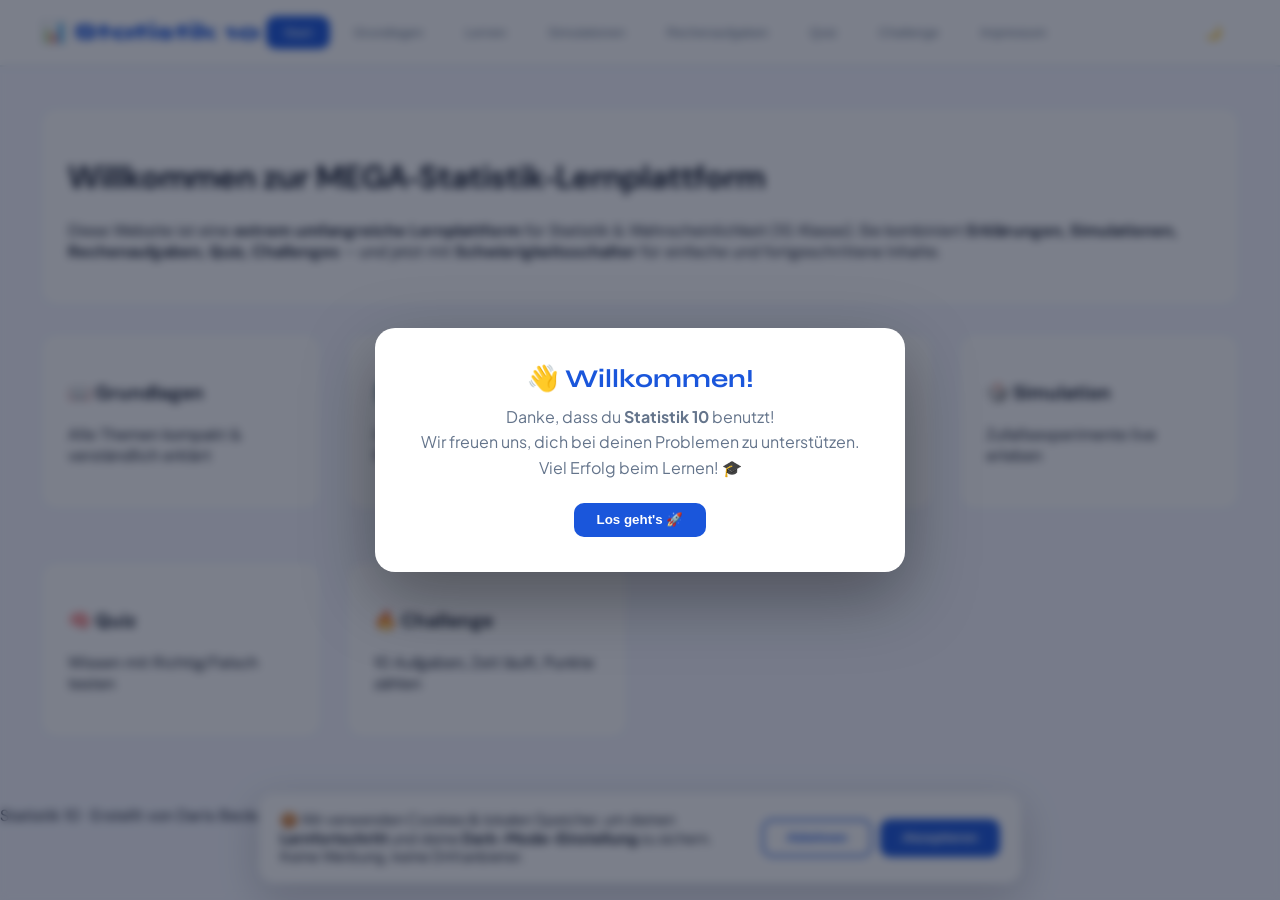
==== commit f0c90579: "Update index.html" ====
--- a/index.html
+++ b/index.html
@@ -49,6 +49,25 @@
 .explain-easy  { background: #efffef; border-left: 4px solid var(--green); }
 .explain-adv   { background: #eef3ff; border-left: 4px solid var(--blue); }
 .explain-warn  { background: #fffbea; border-left: 4px solid var(--yellow); }
+/* Dark-Mode: helle Boxen behalten hellen Hintergrund → Text muss schwarz bleiben */
+body.dark .explain-box,
+body.dark .explain-box * { color: #0f172a; }
+body.dark .explain-box strong { opacity: .75; }
+
+/* ── Dark-Mode Sichtbarkeits-Fixes ── */
+/* Mini-Quiz Buttons: heller Hover/Correct/Wrong-Hintergrund → dunkler Text */
+body.dark .mq-btn:hover { background: #eef3ff; color: #0f172a; }
+body.dark .mq-btn.correct { background: #d1fae5; color: #064e3b; }
+body.dark .mq-btn.wrong   { background: #fee2e2; color: #7f1d1d; }
+/* Spickzettel-Formel: nutzt var(--bg) → im Darkmode dunkel, daher heller Text */
+body.dark .cheat-formula { color: #e5e7eb; background: #0f172a; }
+/* Tabellen-Zebrastreifen lesbar halten */
+body.dark .data-table td { color: var(--text); }
+/* Calc-Ergebnis (heller Hintergrund via var(--bg) ist dunkel im Darkmode → Text passt) */
+body.dark .calc-result { color: var(--text); }
+body.dark .calc-result small { color: var(--muted); }
+/* Confirm-No Button im Progress-Bereich */
+body.dark .s10-confirm-no { color: #0f172a; }
 .explain-box strong { display: block; margin-bottom: .4rem; font-size: .78rem;
   text-transform: uppercase; letter-spacing: .06em; opacity: .65; }
 
@@ -165,7 +184,7 @@
    <button onclick="go('imprint')">Impressum</button>
   </div>
   <div class="nav-right">
-   <button onclick="document.body.classList.toggle('dark')" aria-label="Dark Mode">🌙</button>
+   <button onclick="window.S10 && S10.toggleDark()" aria-label="Dark Mode">🌙</button>
    <button class="hamburger" onclick="toggleMenu()" aria-label="Menü"><span></span><span></span><span></span></button>
   </div>
  </div>
@@ -904,7 +923,7 @@
   </div>
   <div class="imprint-card">
     <h2>Haftungsausschluss</h2>
-    <p style="font-size:15px;line-height:1.7;color:#334155">Diese Website wurde im Rahmen eines Schulprojektes der 10. Klasse erstellt. Die Inhalte wurden mithilfe von KI generiert und anschließend von den Autoren geprüft und angepasst. Für die vollständige inhaltliche Richtigkeit wird keine Gewähr übernommen.</p>
+    <p style="font-size:15px;line-height:1.7;color:var(--text)">Diese Website wurde im Rahmen eines Schulprojektes der 10. Klasse erstellt. Die Inhalte wurden mithilfe von KI generiert und anschließend von den Autoren geprüft und angepasst. Für die vollständige inhaltliche Richtigkeit wird keine Gewähr übernommen.</p>
     <p style="font-size:14px;color:var(--muted);margin-top:1rem">Bearbeitet durch Daris Beckovic &amp; Gabrijel Guzmic · Datum: 16.04.2026</p>
   </div>
 </div>
@@ -1149,6 +1168,7 @@
 function quizAns(u) {
   const correct = u === quiz[qi].a;
   if (correct) quizScore++;
+  if (window.S10) S10.trackQuiz(correct);
   quizF.textContent = correct ? `✅ Richtig! (${quizScore}/${quiz.length} gesamt)` : `❌ Falsch – Richtig wäre: ${quiz[qi].a ? 'Richtig' : 'Falsch'}`;
   quizF.style.color = correct ? 'var(--green)' : 'var(--red)';
   qi = (qi + 1) % quiz.length;
@@ -1257,7 +1277,193 @@
   const note = pct >= 87 ? '🏆 Sehr gut!' : pct >= 75 ? '👍 Gut!' : pct >= 50 ? '😐 Befriedigend' : '📚 Weiter üben!';
   $('ch-score-title').textContent = `${note} ${chPunkte} von max. ${max} Punkten`;
   $('ch-score-text').textContent = `Das entspricht ca. ${pct}% – ${pct >= 50 ? 'bestanden ✅' : 'nicht bestanden ❌'}`;
-}
+  if (window.S10) S10.trackChallenge(chPunkte, max);
+}
+</script>
+
+<!-- ===== Cookie Banner, Welcome Alert & Fortschritts-Tracking ===== -->
+<link href="https://fonts.googleapis.com/css2?family=Plus+Jakarta+Sans:wght@500;600;700;800&family=JetBrains+Mono:wght@600;700&display=swap" rel="stylesheet">
+<style>
+.s10-overlay{position:fixed;inset:0;background:rgba(15,23,42,.55);display:flex;align-items:center;justify-content:center;z-index:9999;padding:1rem;animation:s10fade .25s;backdrop-filter:blur(4px)}
+.s10-modal{background:var(--surface);color:var(--text);border-radius:20px;max-width:460px;width:100%;padding:2.2rem;box-shadow:0 25px 70px rgba(0,0,0,.35);text-align:center}
+.s10-modal h2{margin:0 0 .6rem;font-family:'Syne',sans-serif;color:var(--blue);font-size:1.6rem}
+.s10-modal p{margin:.4rem 0 1.4rem;color:var(--muted);line-height:1.6;font-family:'Plus Jakarta Sans',sans-serif}
+.s10-banner{position:fixed;left:1rem;right:1rem;bottom:1rem;background:var(--surface);border:1.5px solid var(--border);border-radius:16px;padding:1.1rem 1.3rem;box-shadow:0 12px 40px rgba(0,0,0,.18);display:flex;flex-wrap:wrap;align-items:center;gap:1rem;z-index:9998;max-width:720px;margin:auto;animation:s10slide .35s}
+.s10-banner p{margin:0;flex:1 1 260px;font-size:.92rem;color:var(--text);font-family:'Plus Jakarta Sans',sans-serif}
+.s10-banner .btns{display:flex;gap:.5rem;flex-wrap:wrap}
+
+/* ─── Lernfortschritt-Karte ─── */
+.s10-progress-card{
+  background:linear-gradient(135deg,#1a56db 0%,#2563eb 50%,#0d9d58 100%);
+  color:#fff;border-radius:20px;padding:1.8rem 2rem;margin-bottom:1.7rem;
+  box-shadow:0 12px 40px rgba(26,86,219,.25);
+  font-family:'Plus Jakarta Sans',-apple-system,sans-serif;
+  position:relative;overflow:hidden;
+}
+.s10-progress-card::before{
+  content:'';position:absolute;top:-50%;right:-20%;width:300px;height:300px;
+  background:radial-gradient(circle,rgba(255,255,255,.12) 0%,transparent 70%);
+  pointer-events:none;
+}
+.s10-progress-card h3{
+  margin:0 0 1.2rem;font-family:'Syne',sans-serif;font-weight:800;
+  font-size:1.5rem;letter-spacing:-.01em;display:flex;align-items:center;gap:.5rem;
+}
+.s10-stats{display:grid;grid-template-columns:repeat(auto-fit,minmax(130px,1fr));gap:.8rem;position:relative}
+.s10-stat{
+  background:rgba(255,255,255,.15);backdrop-filter:blur(8px);
+  border:1px solid rgba(255,255,255,.2);
+  border-radius:14px;padding:1rem .8rem;text-align:center;
+  transition:transform .2s;
+}
+.s10-stat:hover{transform:translateY(-2px);background:rgba(255,255,255,.22)}
+.s10-stat b{
+  display:block;font-size:1.9rem;font-family:'JetBrains Mono',monospace;
+  font-weight:700;letter-spacing:-.02em;line-height:1.1;margin-bottom:.2rem;
+}
+.s10-stat span{
+  font-size:.78rem;font-weight:600;opacity:.92;
+  text-transform:uppercase;letter-spacing:.04em;
+}
+.s10-reset{
+  background:rgba(255,255,255,.18);border:1px solid rgba(255,255,255,.25);
+  color:#fff;padding:.55rem 1.1rem;border-radius:10px;cursor:pointer;
+  font-size:.85rem;font-weight:600;margin-top:1.1rem;
+  font-family:'Plus Jakarta Sans',sans-serif;transition:all .2s;
+}
+.s10-reset:hover{background:rgba(255,255,255,.28)}
+
+/* ─── Inline-Bestätigung ─── */
+.s10-confirm{
+  margin-top:1rem;background:rgba(0,0,0,.25);border:1px solid rgba(255,255,255,.3);
+  border-radius:12px;padding:1rem 1.1rem;animation:s10slide .25s;
+}
+.s10-confirm p{margin:0 0 .8rem;font-size:.92rem;font-weight:600}
+.s10-confirm-btns{display:flex;gap:.5rem;flex-wrap:wrap}
+.s10-confirm-btns button{
+  border:none;padding:.5rem 1.1rem;border-radius:8px;cursor:pointer;
+  font-weight:700;font-size:.85rem;font-family:'Plus Jakarta Sans',sans-serif;
+}
+.s10-confirm-yes{background:#dc2626;color:#fff}
+.s10-confirm-no{background:rgba(255,255,255,.85);color:#0f172a}
+
+@keyframes s10fade{from{opacity:0}to{opacity:1}}
+@keyframes s10slide{from{transform:translateY(10px);opacity:0}to{transform:translateY(0);opacity:1}}
+</style>
+
+<script>
+(function(){
+  const KEY='s10_consent', PROG='s10_progress', DARK='s10_dark';
+  const def={quizCorrect:0,quizTotal:0,challenges:0,bestPct:0,visits:0,lastVisit:null};
+
+  function setCookie(n,v,days){
+    const d=new Date();d.setTime(d.getTime()+days*864e5);
+    document.cookie=n+'='+encodeURIComponent(v)+';expires='+d.toUTCString()+';path=/;SameSite=Lax';
+  }
+  function getCookie(n){
+    return document.cookie.split('; ').reduce((r,c)=>{const[k,v]=c.split('=');return k===n?decodeURIComponent(v||''):r},'');
+  }
+
+  // ── Dark Mode beim Laden anwenden ──
+  if(getCookie(DARK)==='1') document.body.classList.add('dark');
+
+  function loadProg(){
+    try{return Object.assign({},def,JSON.parse(localStorage.getItem(PROG)||'{}'))}catch(e){return {...def}}
+  }
+  function saveProg(p){
+    if(getCookie(KEY)==='accepted'){
+      localStorage.setItem(PROG,JSON.stringify(p));
+      setCookie('s10_last_visit',new Date().toISOString(),365);
+    }
+  }
+
+  window.S10={
+    trackQuiz(ok){const p=loadProg();p.quizTotal++;if(ok)p.quizCorrect++;saveProg(p);renderProgress()},
+    trackChallenge(pkt,max){const p=loadProg();p.challenges++;const pct=Math.round(pkt/max*100);if(pct>p.bestPct)p.bestPct=pct;saveProg(p);renderProgress()},
+    askReset(){
+      const card=document.getElementById('s10-progress');if(!card)return;
+      if(card.querySelector('.s10-confirm'))return;
+      const c=document.createElement('div');c.className='s10-confirm';
+      c.innerHTML=`<p>⚠️ Lernfortschritt wirklich löschen?</p>
+        <div class="s10-confirm-btns">
+          <button class="s10-confirm-yes" onclick="S10.doReset()">Ja, löschen</button>
+          <button class="s10-confirm-no" onclick="S10.cancelReset()">Abbrechen</button>
+        </div>`;
+      card.appendChild(c);
+    },
+    cancelReset(){const c=document.querySelector('.s10-confirm');if(c)c.remove()},
+    doReset(){localStorage.removeItem(PROG);renderProgress()},
+    toggleDark(){
+      const on=document.body.classList.toggle('dark');
+      // Dark Mode nur bei Consent persistent speichern, sonst Session-only
+      if(getCookie(KEY)==='accepted') setCookie(DARK,on?'1':'0',365);
+      else setCookie(DARK,on?'1':'0',1);
+    }
+  };
+
+  function renderProgress(){
+    const home=document.getElementById('home');if(!home)return;
+    let card=document.getElementById('s10-progress');
+    if(getCookie(KEY)!=='accepted'){if(card)card.remove();return}
+    const p=loadProg();
+    if(!card){
+      card=document.createElement('div');card.id='s10-progress';card.className='s10-progress-card';
+      home.insertBefore(card,home.firstChild.nextSibling||null);
+    }
+    const acc=p.quizTotal?Math.round(p.quizCorrect/p.quizTotal*100):0;
+    card.innerHTML=`<h3>📈 Dein Lernfortschritt</h3>
+      <div class="s10-stats">
+        <div class="s10-stat"><b>${p.quizTotal}</b><span>Quiz-Fragen</span></div>
+        <div class="s10-stat"><b>${acc}%</b><span>Trefferquote</span></div>
+        <div class="s10-stat"><b>${p.challenges}</b><span>Challenges</span></div>
+        <div class="s10-stat"><b>${p.bestPct}%</b><span>Bestleistung</span></div>
+      </div>
+      <button class="s10-reset" onclick="S10.askReset()">🗑️ Fortschritt zurücksetzen</button>`;
+  }
+
+  function showWelcome(){
+    if(sessionStorage.getItem('s10_welcomed'))return;
+    sessionStorage.setItem('s10_welcomed','1');
+    const o=document.createElement('div');o.className='s10-overlay';
+    o.innerHTML=`<div class="s10-modal" role="dialog" aria-modal="true">
+      <h2>👋 Willkommen!</h2>
+      <p>Danke, dass du <strong>Statistik 10</strong> benutzt!<br>Wir freuen uns, dich bei deinen Problemen zu unterstützen. Viel Erfolg beim Lernen! 🎓</p>
+      <button class="btn" onclick="this.closest('.s10-overlay').remove()">Los geht's 🚀</button>
+    </div>`;
+    document.body.appendChild(o);
+  }
+
+  function showBanner(){
+    if(getCookie(KEY))return;
+    const b=document.createElement('div');b.className='s10-banner';b.id='s10-banner';
+    b.innerHTML=`<p>🍪 Wir verwenden Cookies & lokalen Speicher, um deinen <strong>Lernfortschritt</strong> und deine <strong>Dark-Mode-Einstellung</strong> zu sichern. Keine Werbung, keine Drittanbieter.</p>
+      <div class="btns">
+        <button class="btn alt" onclick="window.__s10c('declined')">Ablehnen</button>
+        <button class="btn" onclick="window.__s10c('accepted')">Akzeptieren</button>
+      </div>`;
+    document.body.appendChild(b);
+  }
+
+  window.__s10c=function(v){
+    setCookie(KEY,v,365);
+    const b=document.getElementById('s10-banner');if(b)b.remove();
+    if(v==='accepted'){
+      const p=loadProg();p.visits++;p.lastVisit=new Date().toISOString();saveProg(p);
+      // Dark Mode jetzt persistent speichern
+      setCookie(DARK,document.body.classList.contains('dark')?'1':'0',365);
+    }
+    renderProgress();
+  };
+
+  document.addEventListener('DOMContentLoaded',()=>{
+    if(getCookie(KEY)==='accepted'){
+      const p=loadProg();p.visits++;p.lastVisit=new Date().toISOString();saveProg(p);
+    }
+    renderProgress();
+    setTimeout(showWelcome,300);
+    setTimeout(showBanner,1200);
+  });
+})();
 </script>
 </body>
 </html>
